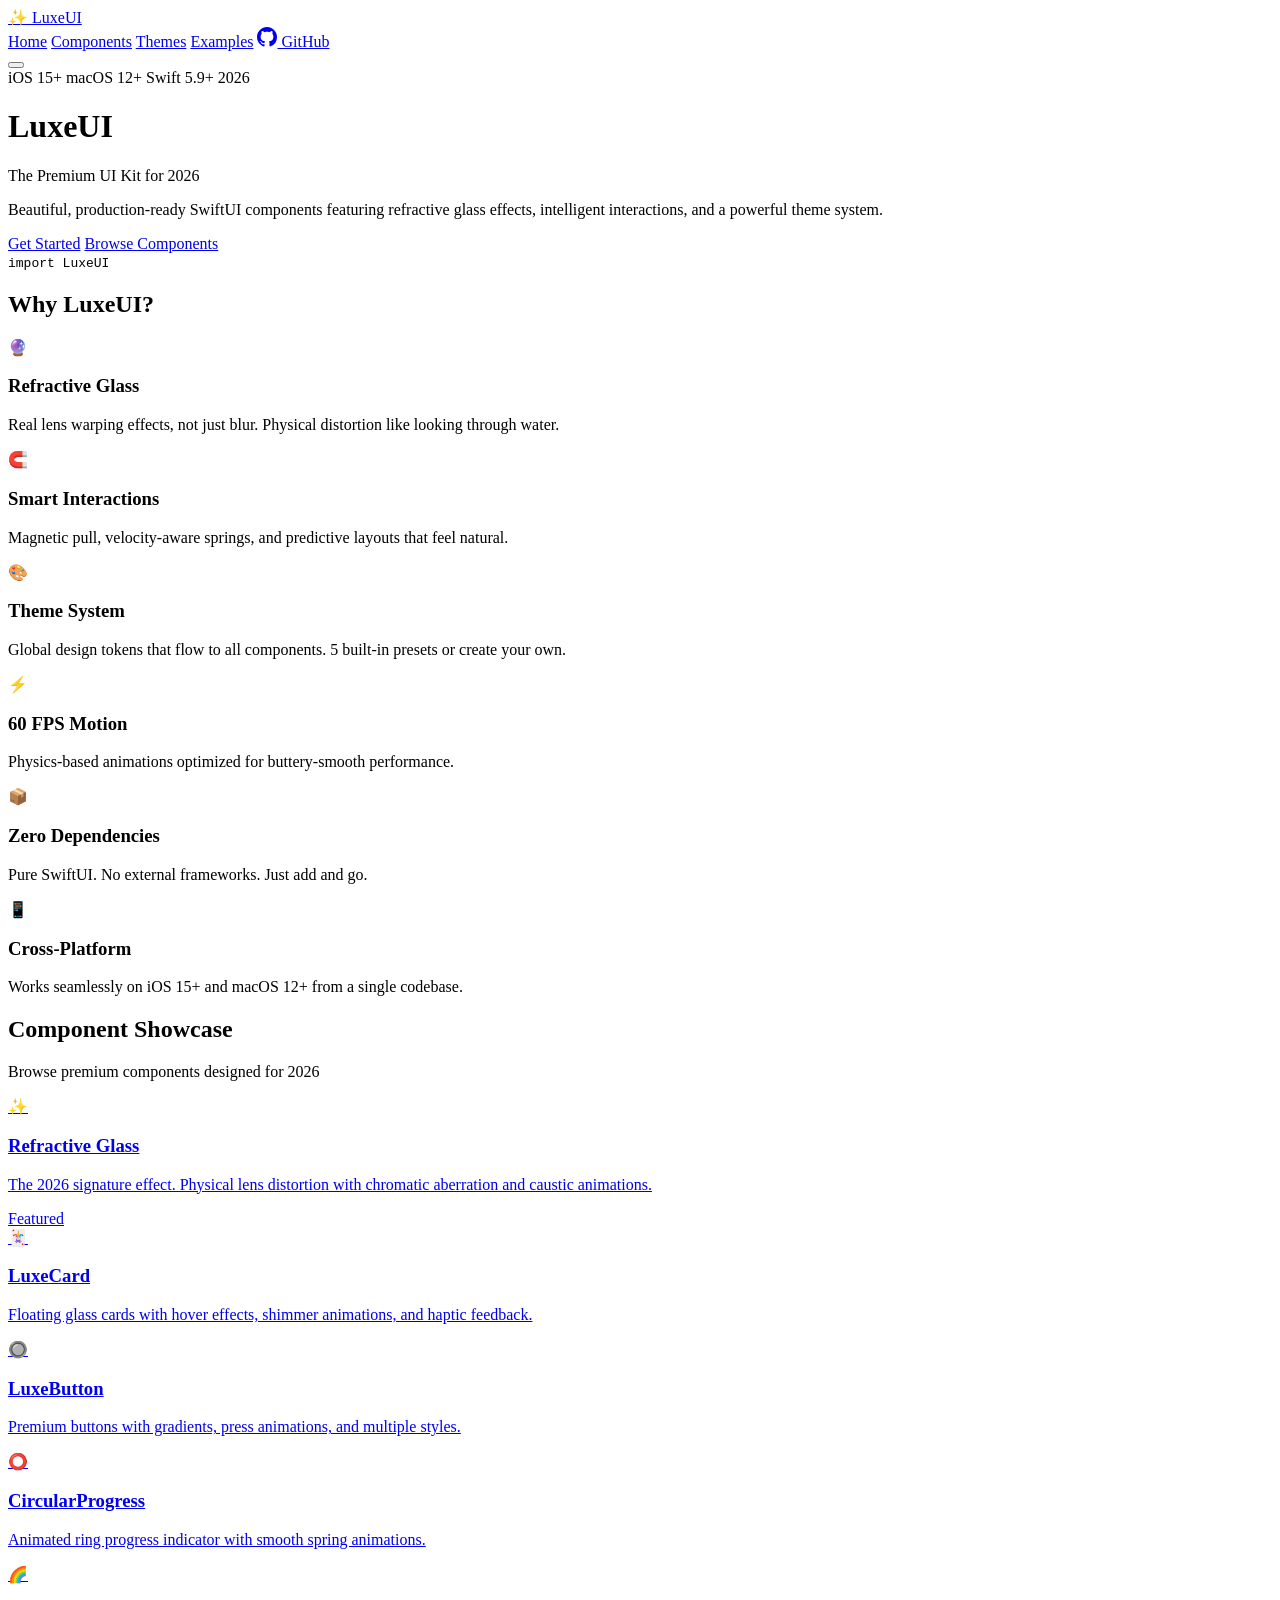
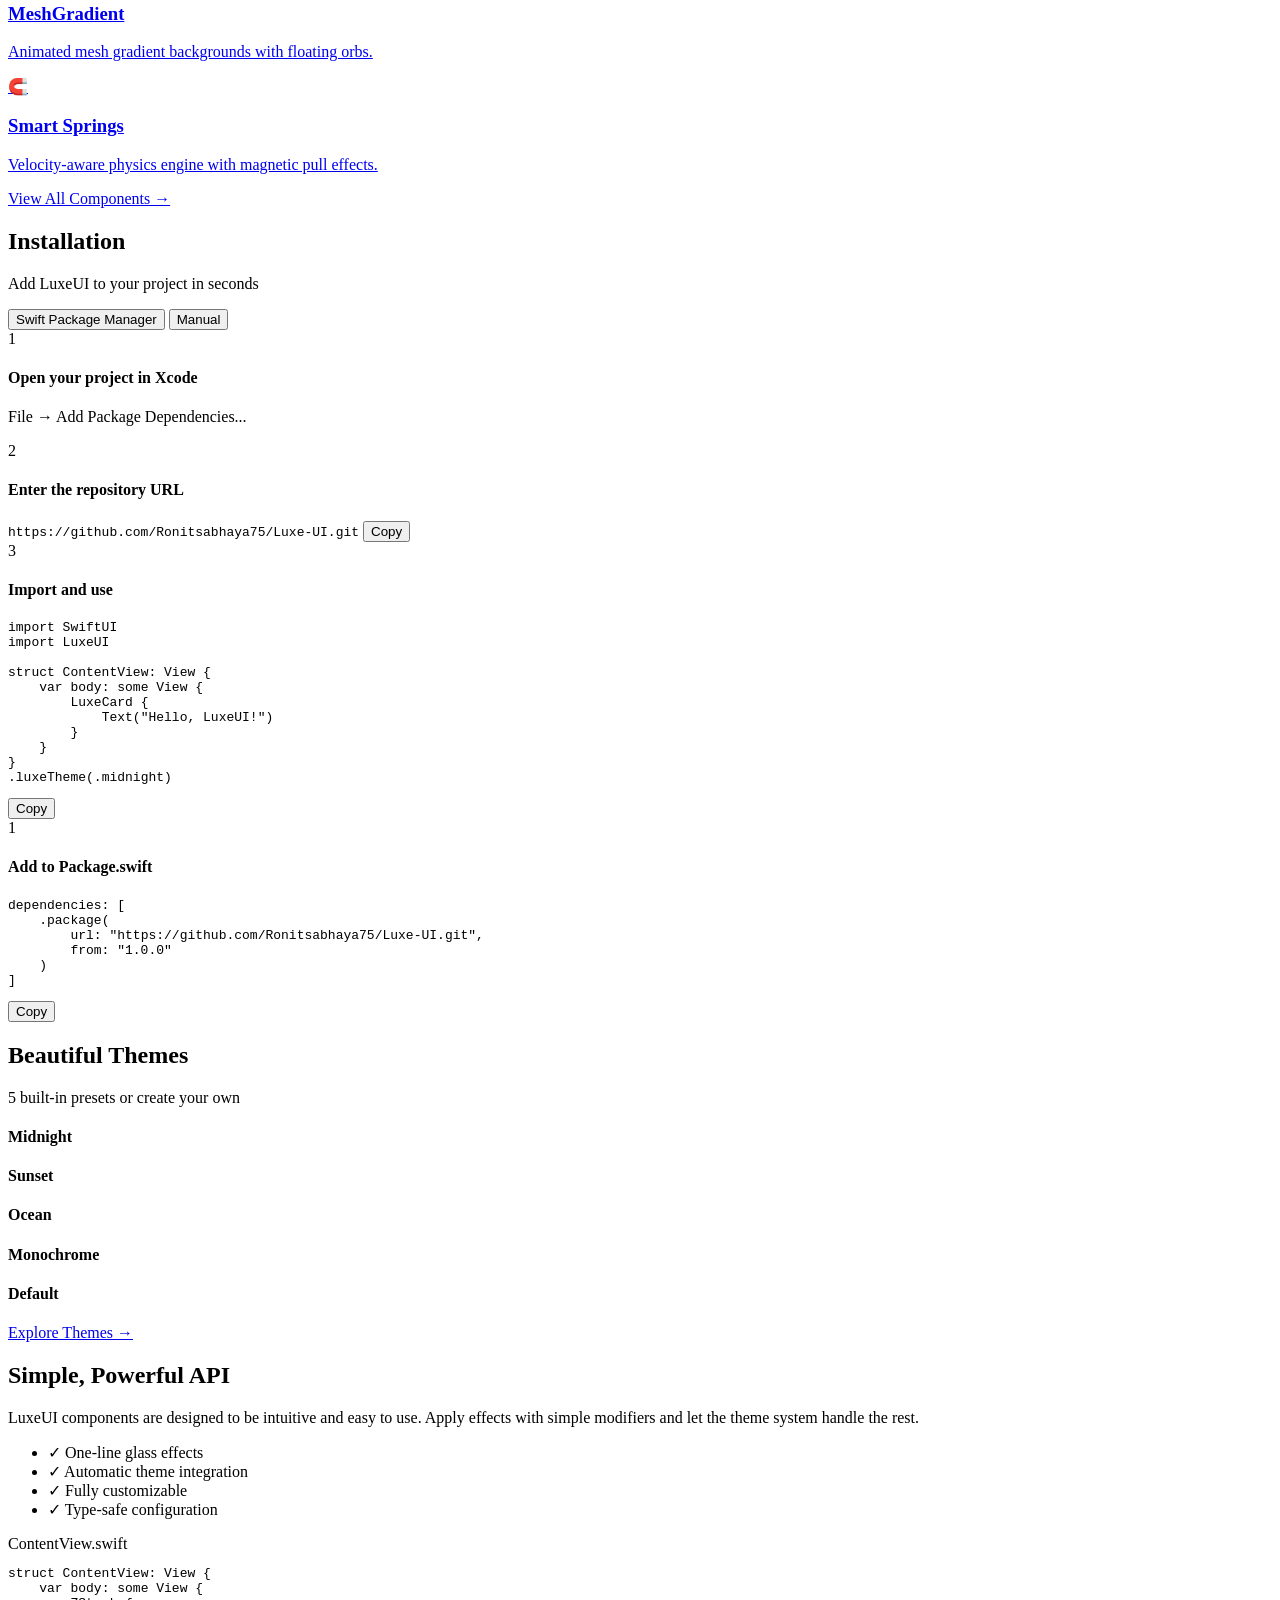
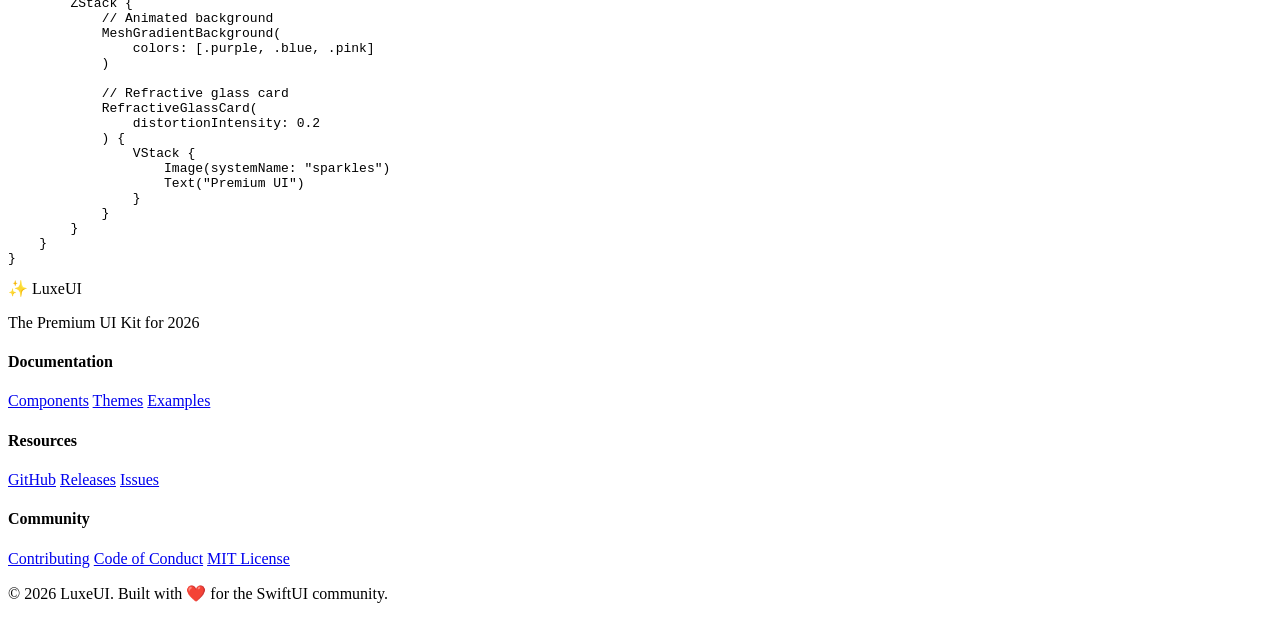
==== docs/index.html @ 12033978 "Add Vercel Analytics to documentation pages" ====
<!DOCTYPE html>
<html lang="en">
<head>
    <meta charset="UTF-8">
    <meta name="viewport" content="width=device-width, initial-scale=1.0">
    <title>LuxeUI - Premium SwiftUI Components</title>
    <link rel="stylesheet" href="styles.css">
    <link rel="preconnect" href="https://fonts.googleapis.com">
    <link rel="preconnect" href="https://fonts.gstatic.com" crossorigin>
    <link href="https://fonts.googleapis.com/css2?family=Inter:wght@300;400;500;600;700&display=swap" rel="stylesheet">
    <link rel="icon" type="image/svg+xml" href="data:image/svg+xml,<svg xmlns='http://www.w3.org/2000/svg' viewBox='0 0 100 100'><text y='.9em' font-size='90'>✨</text></svg>">
</head>
<body>
    <!-- Navigation -->
    <nav class="navbar">
        <div class="nav-container">
            <a href="index.html" class="nav-logo">
                <span class="logo-icon">✨</span>
                <span class="logo-text">LuxeUI</span>
            </a>
            <div class="nav-links">
                <a href="index.html" class="nav-link active">Home</a>
                <a href="components.html" class="nav-link">Components</a>
                <a href="themes.html" class="nav-link">Themes</a>
                <a href="examples.html" class="nav-link">Examples</a>
                <a href="https://github.com/Ronitsabhaya75/Luxe-UI" class="nav-link nav-github" target="_blank">
                    <svg height="20" width="20" viewBox="0 0 16 16" fill="currentColor">
                        <path d="M8 0C3.58 0 0 3.58 0 8c0 3.54 2.29 6.53 5.47 7.59.4.07.55-.17.55-.38 0-.19-.01-.82-.01-1.49-2.01.37-2.53-.49-2.69-.94-.09-.23-.48-.94-.82-1.13-.28-.15-.68-.52-.01-.53.63-.01 1.08.58 1.23.82.72 1.21 1.87.87 2.33.66.07-.52.28-.87.51-1.07-1.78-.2-3.64-.89-3.64-3.95 0-.87.31-1.59.82-2.15-.08-.2-.36-1.02.08-2.12 0 0 .67-.21 2.2.82.64-.18 1.32-.27 2-.27.68 0 1.36.09 2 .27 1.53-1.04 2.2-.82 2.2-.82.44 1.1.16 1.92.08 2.12.51.56.82 1.27.82 2.15 0 3.07-1.87 3.75-3.65 3.95.29.25.54.73.54 1.48 0 1.07-.01 1.93-.01 2.2 0 .21.15.46.55.38A8.013 8.013 0 0016 8c0-4.42-3.58-8-8-8z"/>
                    </svg>
                    GitHub
                </a>
            </div>
            <button class="nav-toggle" aria-label="Toggle menu">
                <span></span>
                <span></span>
                <span></span>
            </button>
        </div>
    </nav>

    <!-- Hero Section -->
    <header class="hero">
        <div class="hero-background">
            <div class="orb orb-1"></div>
            <div class="orb orb-2"></div>
            <div class="orb orb-3"></div>
        </div>
        <div class="hero-content">
            <div class="hero-badges">
                <span class="badge">iOS 15+</span>
                <span class="badge">macOS 12+</span>
                <span class="badge">Swift 5.9+</span>
                <span class="badge badge-new">2026</span>
            </div>
            <h1 class="hero-title">LuxeUI</h1>
            <p class="hero-subtitle">The Premium UI Kit for 2026</p>
            <p class="hero-description">
                Beautiful, production-ready SwiftUI components featuring refractive glass effects, 
                intelligent interactions, and a powerful theme system.
            </p>
            <div class="hero-actions">
                <a href="#installation" class="btn btn-primary">Get Started</a>
                <a href="components.html" class="btn btn-secondary">Browse Components</a>
            </div>
            <div class="hero-code">
                <code>
                    <span class="code-keyword">import</span> LuxeUI
                </code>
            </div>
        </div>
    </header>

    <!-- Features Section -->
    <section class="features" id="features">
        <div class="container">
            <h2 class="section-title">Why LuxeUI?</h2>
            <div class="features-grid">
                <div class="feature-card">
                    <div class="feature-icon">🔮</div>
                    <h3>Refractive Glass</h3>
                    <p>Real lens warping effects, not just blur. Physical distortion like looking through water.</p>
                </div>
                <div class="feature-card">
                    <div class="feature-icon">🧲</div>
                    <h3>Smart Interactions</h3>
                    <p>Magnetic pull, velocity-aware springs, and predictive layouts that feel natural.</p>
                </div>
                <div class="feature-card">
                    <div class="feature-icon">🎨</div>
                    <h3>Theme System</h3>
                    <p>Global design tokens that flow to all components. 5 built-in presets or create your own.</p>
                </div>
                <div class="feature-card">
                    <div class="feature-icon">⚡️</div>
                    <h3>60 FPS Motion</h3>
                    <p>Physics-based animations optimized for buttery-smooth performance.</p>
                </div>
                <div class="feature-card">
                    <div class="feature-icon">📦</div>
                    <h3>Zero Dependencies</h3>
                    <p>Pure SwiftUI. No external frameworks. Just add and go.</p>
                </div>
                <div class="feature-card">
                    <div class="feature-icon">📱</div>
                    <h3>Cross-Platform</h3>
                    <p>Works seamlessly on iOS 15+ and macOS 12+ from a single codebase.</p>
                </div>
            </div>
        </div>
    </section>

    <!-- Components Showcase -->
    <section class="showcase">
        <div class="container">
            <h2 class="section-title">Component Showcase</h2>
            <p class="section-subtitle">Browse premium components designed for 2026</p>
            
            <div class="showcase-grid">
                <a href="components.html#refractive-glass" class="showcase-card showcase-featured">
                    <div class="showcase-card-glow"></div>
                    <div class="showcase-icon">✨</div>
                    <h3>Refractive Glass</h3>
                    <p>The 2026 signature effect. Physical lens distortion with chromatic aberration and caustic animations.</p>
                    <span class="showcase-tag">Featured</span>
                </a>
                
                <a href="components.html#luxe-card" class="showcase-card">
                    <div class="showcase-icon">🃏</div>
                    <h3>LuxeCard</h3>
                    <p>Floating glass cards with hover effects, shimmer animations, and haptic feedback.</p>
                </a>
                
                <a href="components.html#luxe-button" class="showcase-card">
                    <div class="showcase-icon">🔘</div>
                    <h3>LuxeButton</h3>
                    <p>Premium buttons with gradients, press animations, and multiple styles.</p>
                </a>
                
                <a href="components.html#progress" class="showcase-card">
                    <div class="showcase-icon">⭕</div>
                    <h3>CircularProgress</h3>
                    <p>Animated ring progress indicator with smooth spring animations.</p>
                </a>
                
                <a href="components.html#mesh-gradient" class="showcase-card">
                    <div class="showcase-icon">🌈</div>
                    <h3>MeshGradient</h3>
                    <p>Animated mesh gradient backgrounds with floating orbs.</p>
                </a>
                
                <a href="components.html#interactions" class="showcase-card">
                    <div class="showcase-icon">🧲</div>
                    <h3>Smart Springs</h3>
                    <p>Velocity-aware physics engine with magnetic pull effects.</p>
                </a>
            </div>
            
            <div class="showcase-cta">
                <a href="components.html" class="btn btn-outline">View All Components →</a>
            </div>
        </div>
    </section>

    <!-- Installation Section -->
    <section class="installation" id="installation">
        <div class="container">
            <h2 class="section-title">Installation</h2>
            <p class="section-subtitle">Add LuxeUI to your project in seconds</p>
            
            <div class="install-tabs">
                <button class="install-tab active" data-tab="spm">Swift Package Manager</button>
                <button class="install-tab" data-tab="manual">Manual</button>
            </div>
            
            <div class="install-content">
                <div class="install-panel active" id="spm">
                    <div class="install-step">
                        <span class="step-number">1</span>
                        <div class="step-content">
                            <h4>Open your project in Xcode</h4>
                            <p>File → Add Package Dependencies...</p>
                        </div>
                    </div>
                    <div class="install-step">
                        <span class="step-number">2</span>
                        <div class="step-content">
                            <h4>Enter the repository URL</h4>
                            <div class="code-block">
                                <code>https://github.com/Ronitsabhaya75/Luxe-UI.git</code>
                                <button class="copy-btn" onclick="copyCode(this)">Copy</button>
                            </div>
                        </div>
                    </div>
                    <div class="install-step">
                        <span class="step-number">3</span>
                        <div class="step-content">
                            <h4>Import and use</h4>
                            <div class="code-block">
                                <pre><code><span class="code-keyword">import</span> SwiftUI
<span class="code-keyword">import</span> LuxeUI

<span class="code-keyword">struct</span> ContentView: <span class="code-type">View</span> {
    <span class="code-keyword">var</span> body: <span class="code-keyword">some</span> <span class="code-type">View</span> {
        <span class="code-type">LuxeCard</span> {
            <span class="code-type">Text</span>(<span class="code-string">"Hello, LuxeUI!"</span>)
        }
    }
}
.<span class="code-method">luxeTheme</span>(.<span class="code-property">midnight</span>)</code></pre>
                                <button class="copy-btn" onclick="copyCode(this)">Copy</button>
                            </div>
                        </div>
                    </div>
                </div>
                
                <div class="install-panel" id="manual">
                    <div class="install-step">
                        <span class="step-number">1</span>
                        <div class="step-content">
                            <h4>Add to Package.swift</h4>
                            <div class="code-block">
                                <pre><code>dependencies: [
    .<span class="code-method">package</span>(
        url: <span class="code-string">"https://github.com/Ronitsabhaya75/Luxe-UI.git"</span>,
        from: <span class="code-string">"1.0.0"</span>
    )
]</code></pre>
                                <button class="copy-btn" onclick="copyCode(this)">Copy</button>
                            </div>
                        </div>
                    </div>
                </div>
            </div>
        </div>
    </section>

    <!-- Themes Section -->
    <section class="themes-preview">
        <div class="container">
            <h2 class="section-title">Beautiful Themes</h2>
            <p class="section-subtitle">5 built-in presets or create your own</p>
            
            <div class="themes-carousel">
                <div class="theme-preview theme-midnight active">
                    <div class="theme-demo">
                        <div class="theme-card"></div>
                        <div class="theme-button"></div>
                    </div>
                    <h4>Midnight</h4>
                </div>
                <div class="theme-preview theme-sunset">
                    <div class="theme-demo">
                        <div class="theme-card"></div>
                        <div class="theme-button"></div>
                    </div>
                    <h4>Sunset</h4>
                </div>
                <div class="theme-preview theme-ocean">
                    <div class="theme-demo">
                        <div class="theme-card"></div>
                        <div class="theme-button"></div>
                    </div>
                    <h4>Ocean</h4>
                </div>
                <div class="theme-preview theme-monochrome">
                    <div class="theme-demo">
                        <div class="theme-card"></div>
                        <div class="theme-button"></div>
                    </div>
                    <h4>Monochrome</h4>
                </div>
                <div class="theme-preview theme-default">
                    <div class="theme-demo">
                        <div class="theme-card"></div>
                        <div class="theme-button"></div>
                    </div>
                    <h4>Default</h4>
                </div>
            </div>
            
            <div class="themes-cta">
                <a href="themes.html" class="btn btn-outline">Explore Themes →</a>
            </div>
        </div>
    </section>

    <!-- Code Example -->
    <section class="code-example">
        <div class="container">
            <div class="code-example-grid">
                <div class="code-example-content">
                    <h2>Simple, Powerful API</h2>
                    <p>LuxeUI components are designed to be intuitive and easy to use. Apply effects with simple modifiers and let the theme system handle the rest.</p>
                    <ul class="code-features">
                        <li>✓ One-line glass effects</li>
                        <li>✓ Automatic theme integration</li>
                        <li>✓ Fully customizable</li>
                        <li>✓ Type-safe configuration</li>
                    </ul>
                </div>
                <div class="code-example-block">
                    <div class="code-header">
                        <span class="code-dot red"></span>
                        <span class="code-dot yellow"></span>
                        <span class="code-dot green"></span>
                        <span class="code-filename">ContentView.swift</span>
                    </div>
                    <pre><code><span class="code-keyword">struct</span> ContentView: <span class="code-type">View</span> {
    <span class="code-keyword">var</span> body: <span class="code-keyword">some</span> <span class="code-type">View</span> {
        <span class="code-type">ZStack</span> {
            <span class="code-comment">// Animated background</span>
            <span class="code-type">MeshGradientBackground</span>(
                colors: [.purple, .blue, .pink]
            )
            
            <span class="code-comment">// Refractive glass card</span>
            <span class="code-type">RefractiveGlassCard</span>(
                distortionIntensity: <span class="code-number">0.2</span>
            ) {
                <span class="code-type">VStack</span> {
                    <span class="code-type">Image</span>(systemName: <span class="code-string">"sparkles"</span>)
                    <span class="code-type">Text</span>(<span class="code-string">"Premium UI"</span>)
                }
            }
        }
    }
}</code></pre>
                </div>
            </div>
        </div>
    </section>

    <!-- Footer -->
    <footer class="footer">
        <div class="container">
            <div class="footer-grid">
                <div class="footer-brand">
                    <span class="logo-icon">✨</span>
                    <span class="logo-text">LuxeUI</span>
                    <p>The Premium UI Kit for 2026</p>
                </div>
                <div class="footer-links">
                    <h4>Documentation</h4>
                    <a href="components.html">Components</a>
                    <a href="themes.html">Themes</a>
                    <a href="examples.html">Examples</a>
                </div>
                <div class="footer-links">
                    <h4>Resources</h4>
                    <a href="https://github.com/Ronitsabhaya75/Luxe-UI" target="_blank">GitHub</a>
                    <a href="https://github.com/Ronitsabhaya75/Luxe-UI/releases" target="_blank">Releases</a>
                    <a href="https://github.com/Ronitsabhaya75/Luxe-UI/issues" target="_blank">Issues</a>
                </div>
                <div class="footer-links">
                    <h4>Community</h4>
                    <a href="https://github.com/Ronitsabhaya75/Luxe-UI/blob/main/CONTRIBUTING.md" target="_blank">Contributing</a>
                    <a href="https://github.com/Ronitsabhaya75/Luxe-UI/blob/main/CODE_OF_CONDUCT.md" target="_blank">Code of Conduct</a>
                    <a href="https://github.com/Ronitsabhaya75/Luxe-UI/blob/main/LICENSE" target="_blank">MIT License</a>
                </div>
            </div>
            <div class="footer-bottom">
                <p>© 2026 LuxeUI. Built with ❤️ for the SwiftUI community.</p>
            </div>
        </div>
    </footer>

    <script src="script.js"></script>
    <script defer src="https://va.vercel-scripts.com/v1/script.js"></script>
</body>
</html>
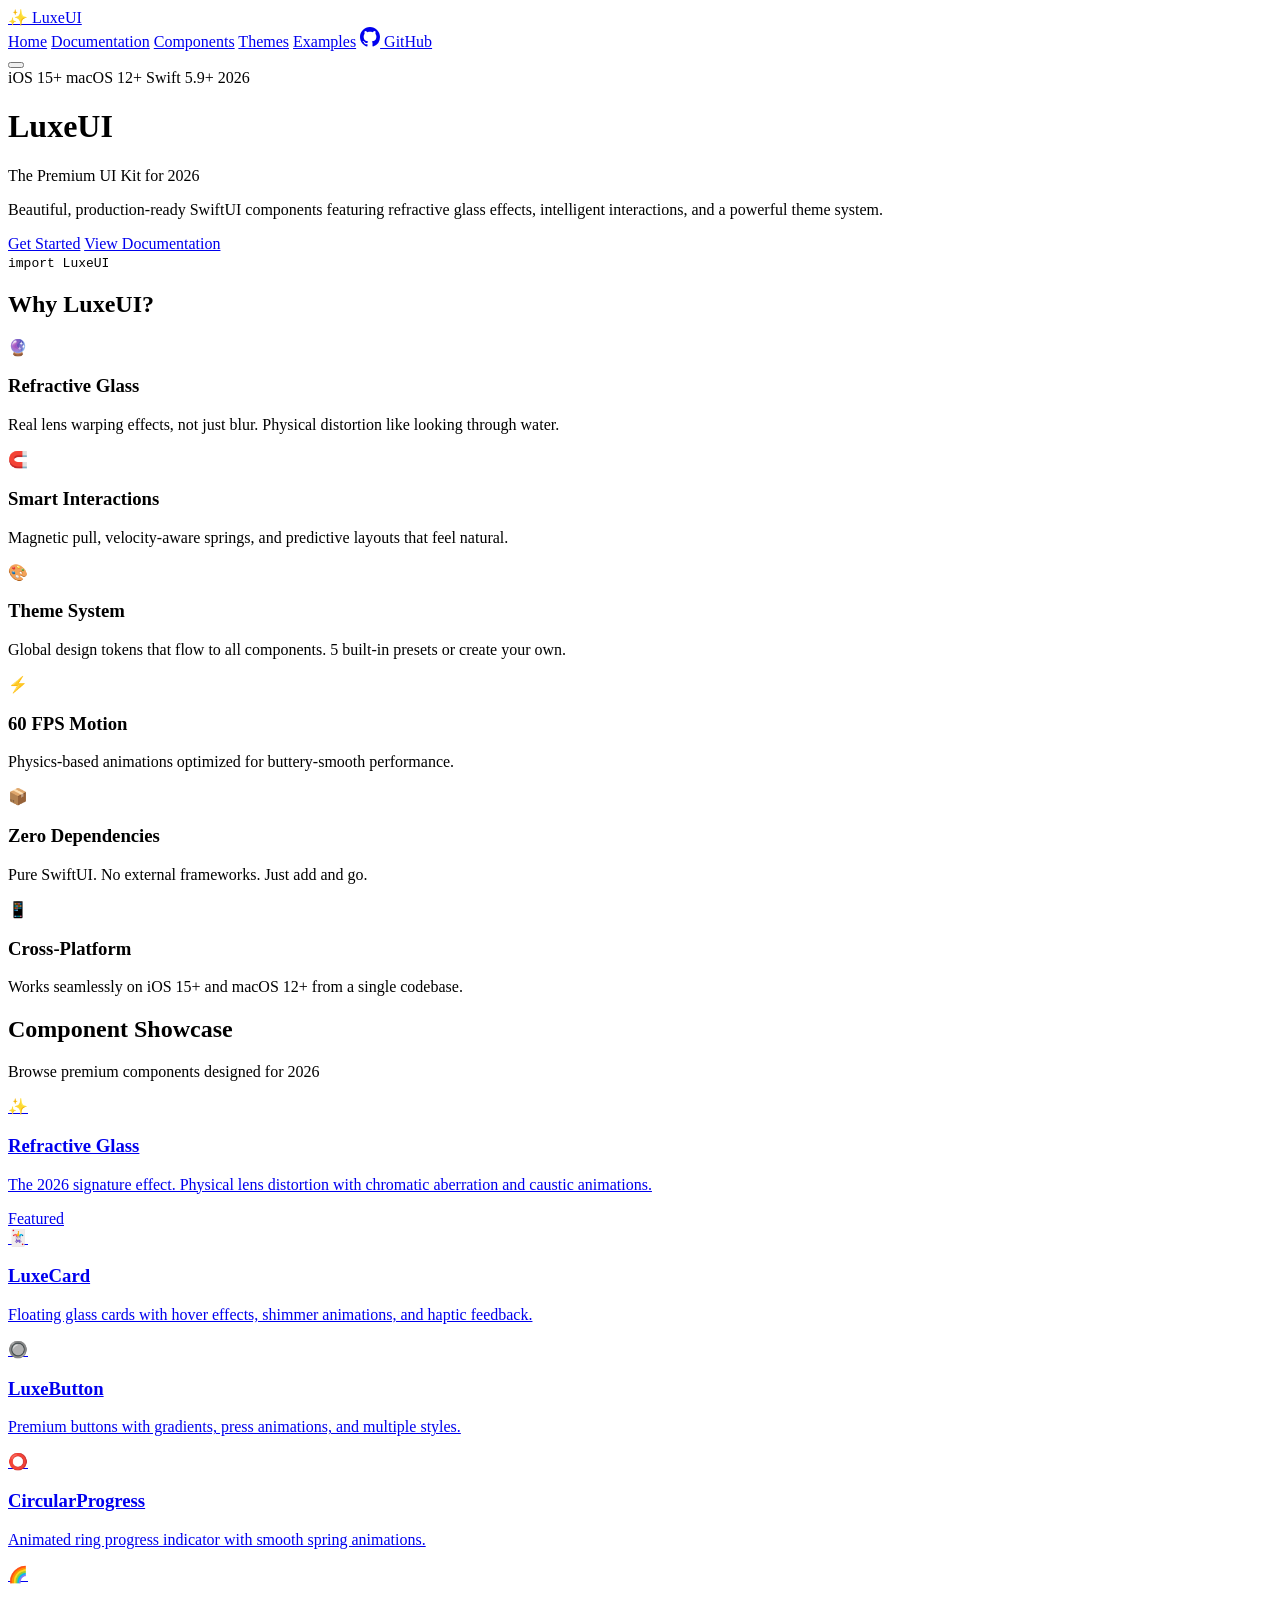
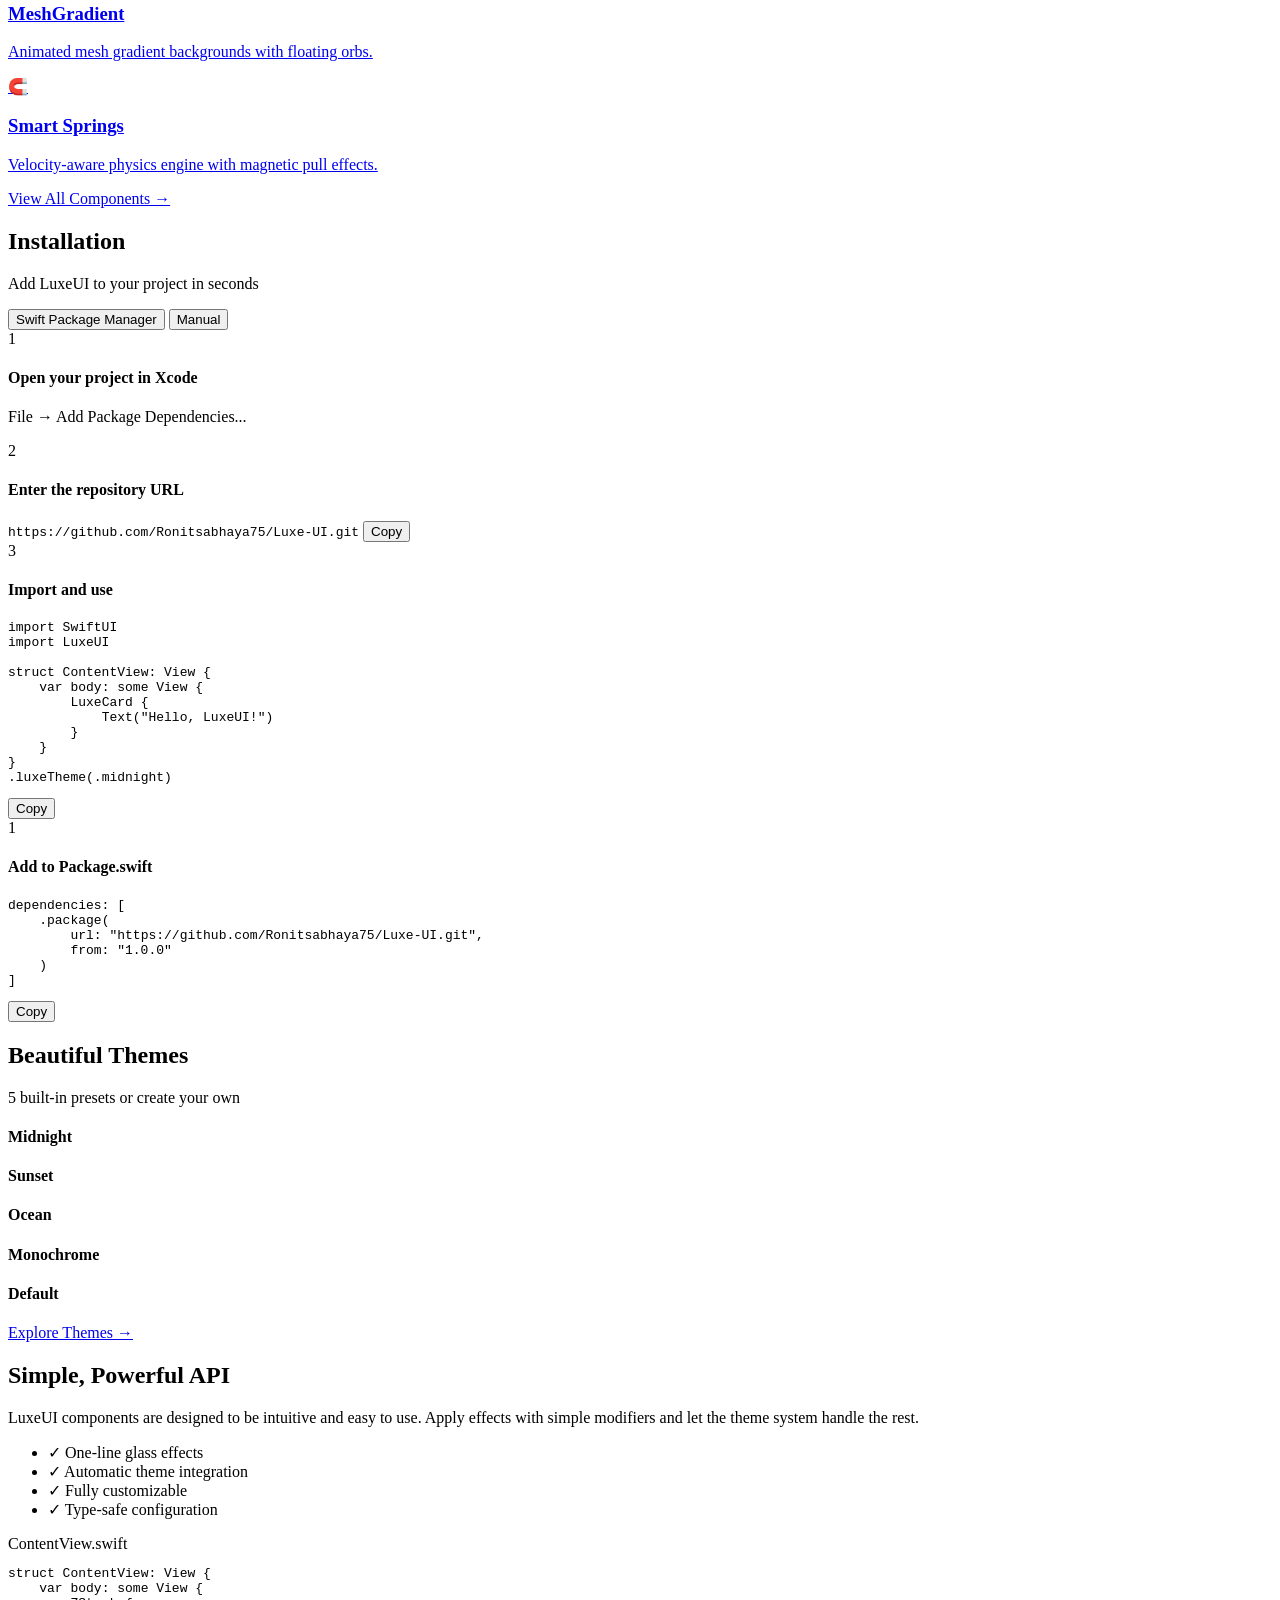
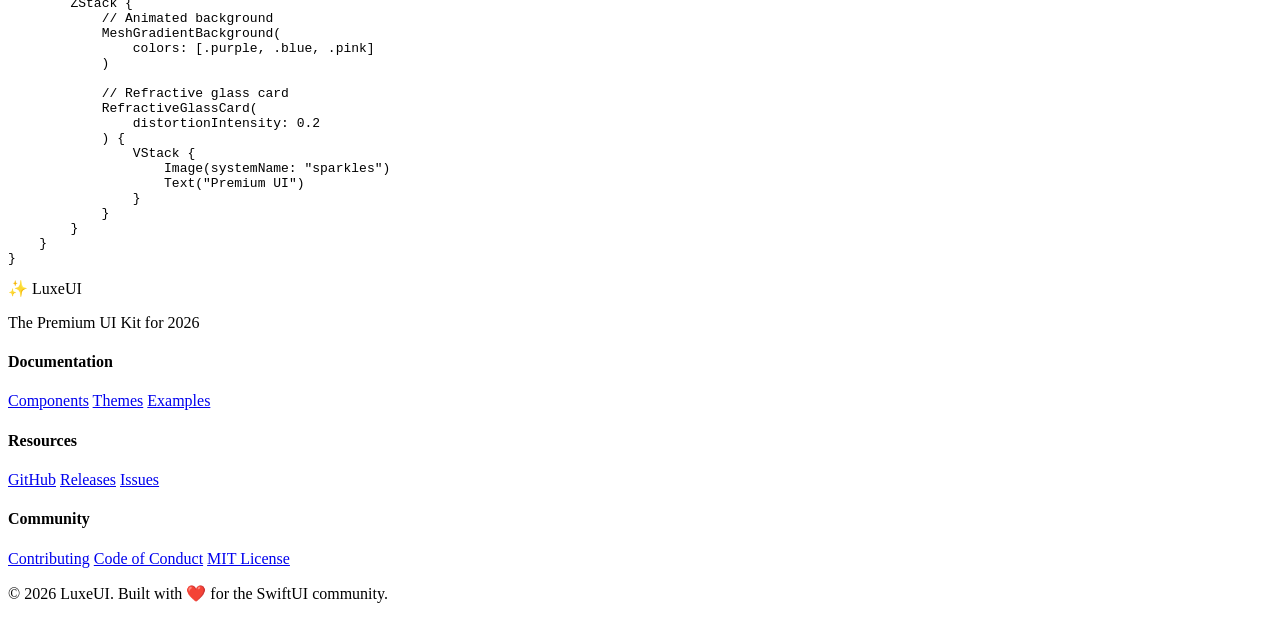
==== commit 96c61295: "Merge f651e6b6afed11ed0bb2358f7edb80c5036a5851 into df00cb05867bd6f419560c4dce9bbe11ca15e61e" ====
--- a/docs/index.html
+++ b/docs/index.html
@@ -20,6 +20,7 @@
             </a>
             <div class="nav-links">
                 <a href="index.html" class="nav-link active">Home</a>
+                <a href="getting-started/welcome.html" class="nav-link">Documentation</a>
                 <a href="components.html" class="nav-link">Components</a>
                 <a href="themes.html" class="nav-link">Themes</a>
                 <a href="examples.html" class="nav-link">Examples</a>
@@ -59,8 +60,8 @@
                 intelligent interactions, and a powerful theme system.
             </p>
             <div class="hero-actions">
-                <a href="#installation" class="btn btn-primary">Get Started</a>
-                <a href="components.html" class="btn btn-secondary">Browse Components</a>
+                <a href="getting-started/installation.html" class="btn btn-primary">Get Started</a>
+                <a href="getting-started/welcome.html" class="btn btn-secondary">View Documentation</a>
             </div>
             <div class="hero-code">
                 <code>
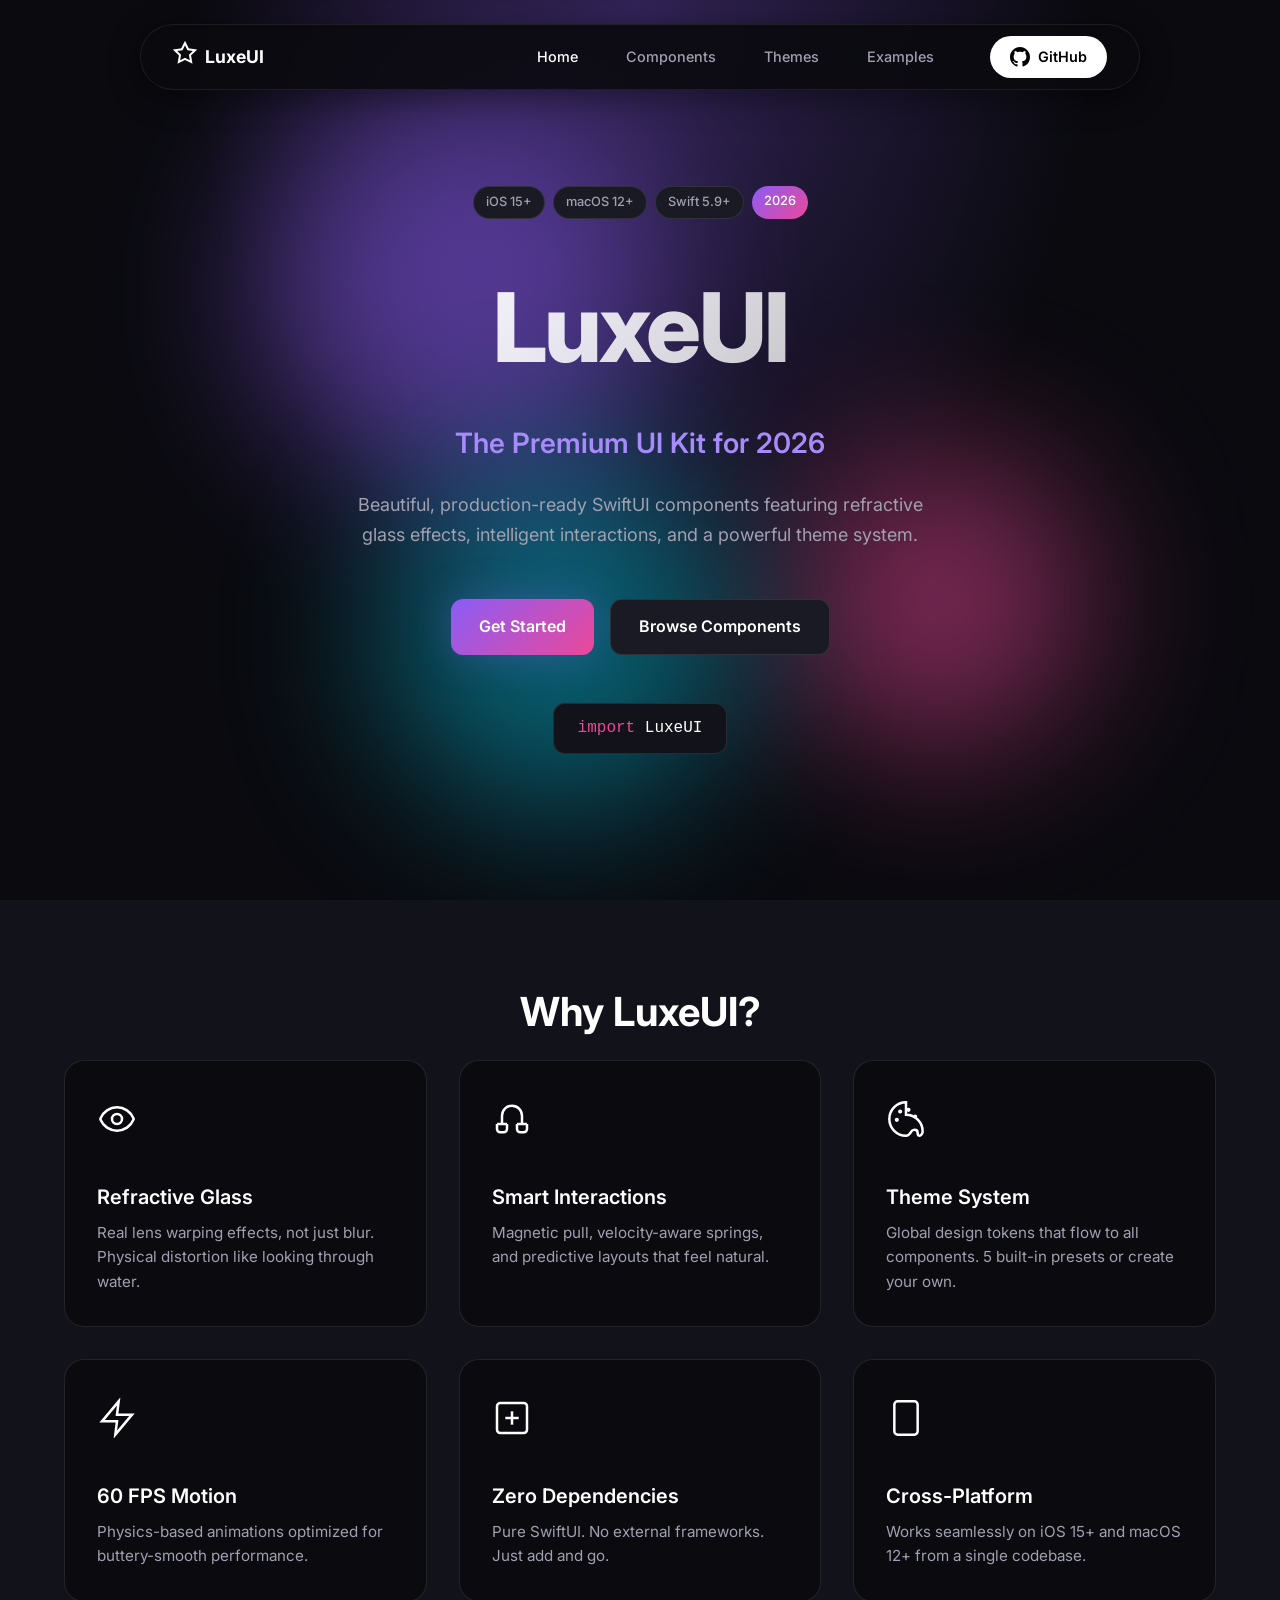
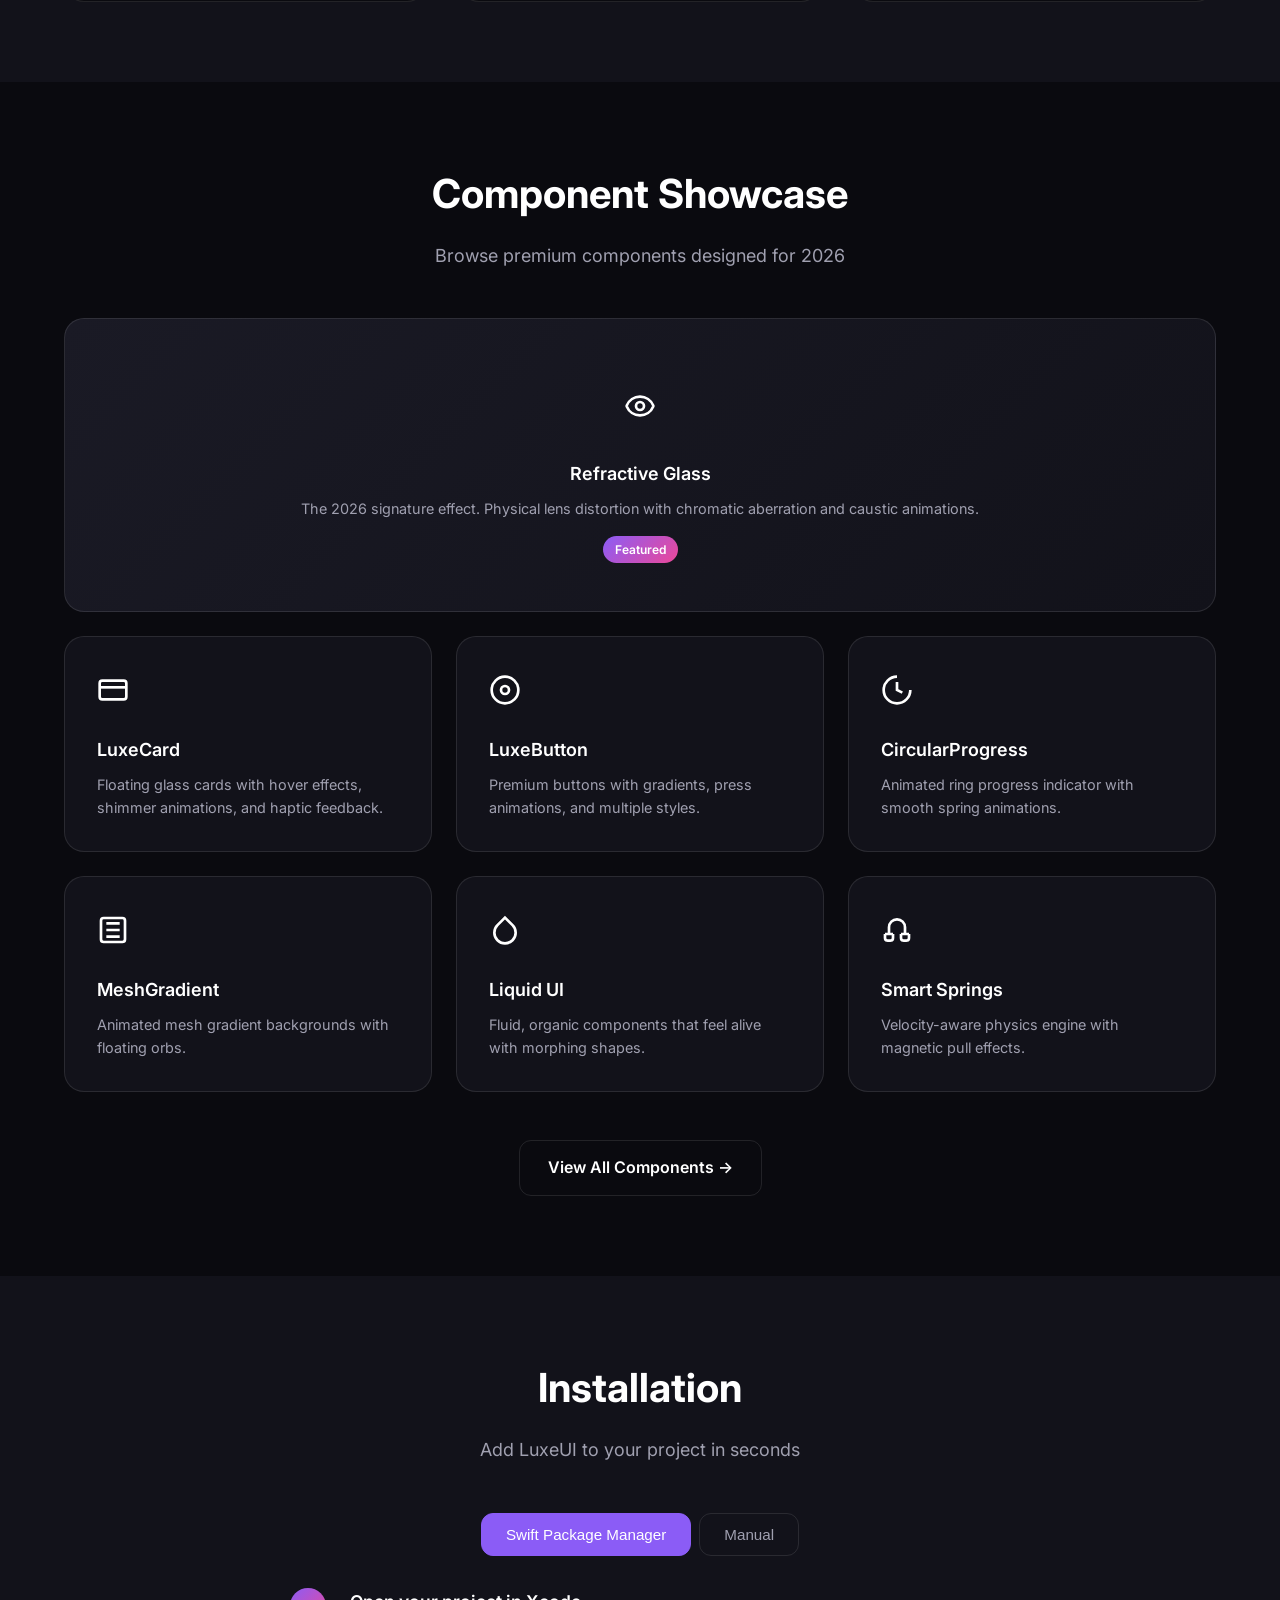
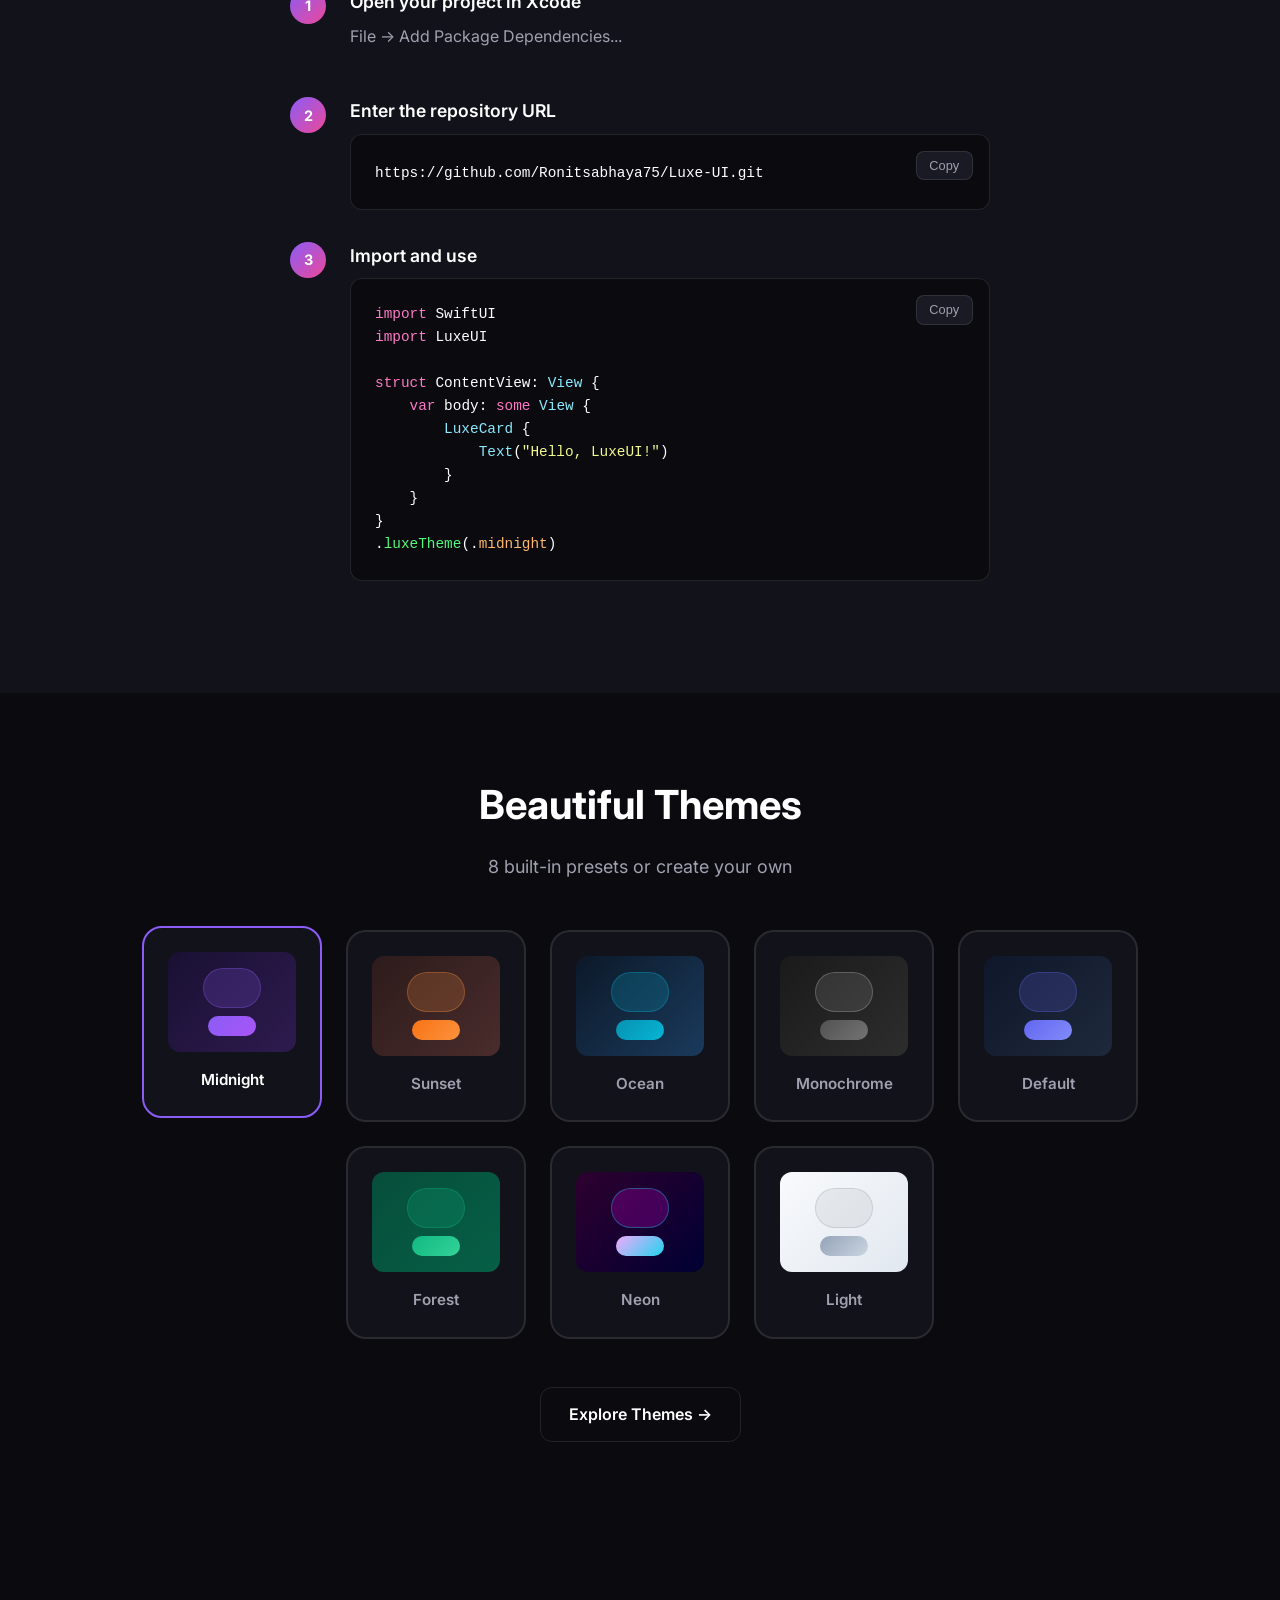
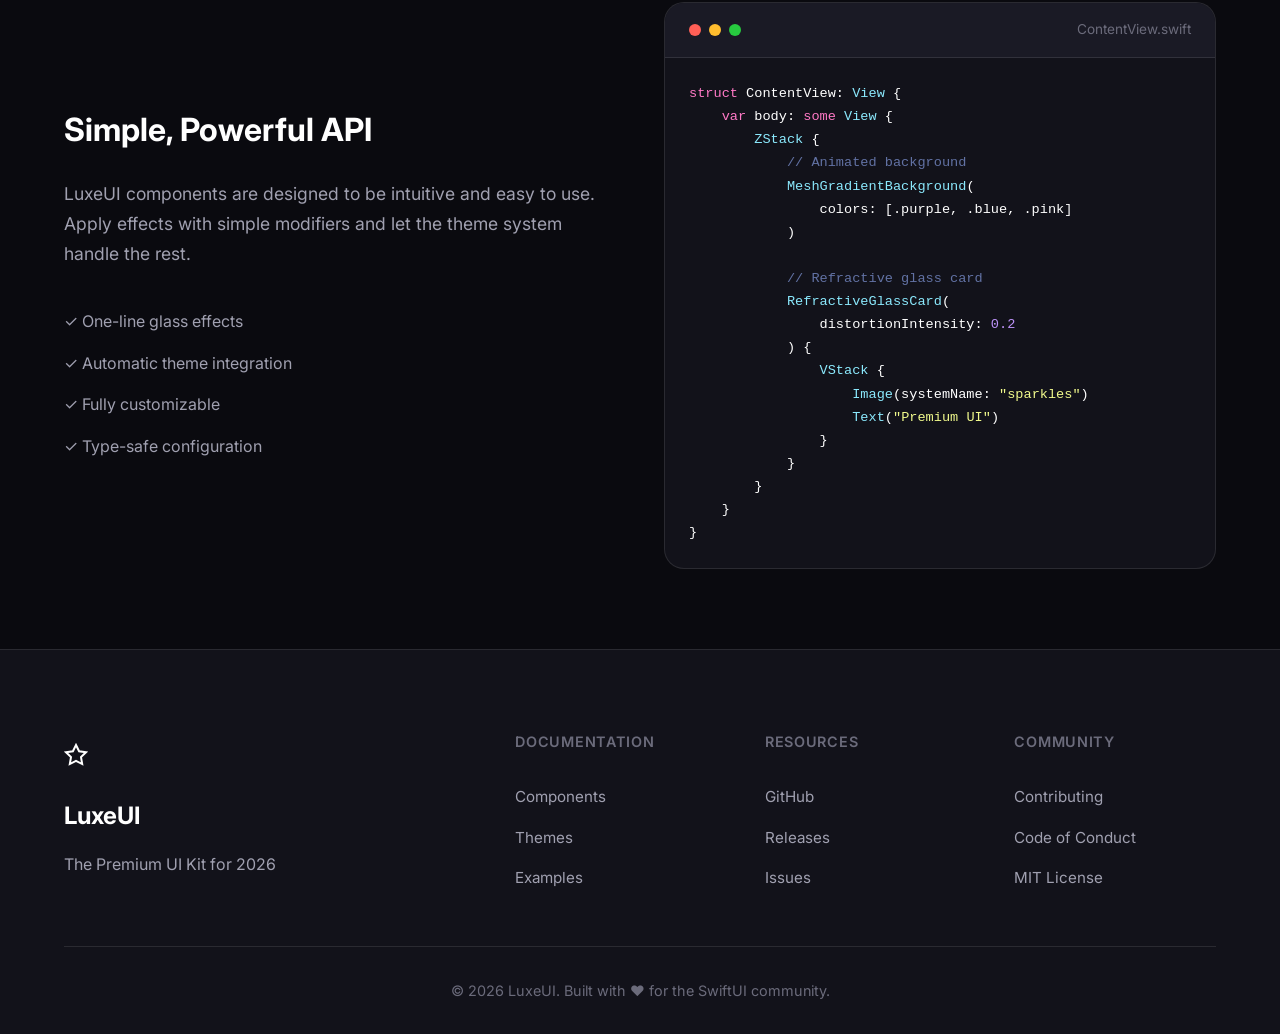
==== commit 94e4acf0: "updated website docs" ====
--- a/docs/index.html
+++ b/docs/index.html
@@ -1,5 +1,6 @@
 <!DOCTYPE html>
 <html lang="en">
+
 <head>
     <meta charset="UTF-8">
     <meta name="viewport" content="width=device-width, initial-scale=1.0">
@@ -8,25 +9,31 @@
     <link rel="preconnect" href="https://fonts.googleapis.com">
     <link rel="preconnect" href="https://fonts.gstatic.com" crossorigin>
     <link href="https://fonts.googleapis.com/css2?family=Inter:wght@300;400;500;600;700&display=swap" rel="stylesheet">
-    <link rel="icon" type="image/svg+xml" href="data:image/svg+xml,<svg xmlns='http://www.w3.org/2000/svg' viewBox='0 0 100 100'><text y='.9em' font-size='90'>✨</text></svg>">
+    <link rel="icon" type="image/svg+xml"
+        href="data:image/svg+xml,<svg xmlns='http://www.w3.org/2000/svg' viewBox='0 0 100 100'><text y='.9em' font-size='90'>✨</text></svg>">
 </head>
+
 <body>
     <!-- Navigation -->
     <nav class="navbar">
         <div class="nav-container">
             <a href="index.html" class="nav-logo">
-                <span class="logo-icon">✨</span>
+                <span class="logo-icon"><svg width="24" height="24" viewBox="0 0 24 24" fill="none"
+                        stroke="currentColor" stroke-width="2">
+                        <path
+                            d="M12 2l3.09 6.26L22 9.27l-5 4.87 1.18 6.88L12 17.77l-6.18 3.25L7 14.14 2 9.27l6.91-1.01L12 2z" />
+                    </svg></span>
                 <span class="logo-text">LuxeUI</span>
             </a>
             <div class="nav-links">
                 <a href="index.html" class="nav-link active">Home</a>
-                <a href="getting-started/welcome.html" class="nav-link">Documentation</a>
                 <a href="components.html" class="nav-link">Components</a>
                 <a href="themes.html" class="nav-link">Themes</a>
                 <a href="examples.html" class="nav-link">Examples</a>
                 <a href="https://github.com/Ronitsabhaya75/Luxe-UI" class="nav-link nav-github" target="_blank">
                     <svg height="20" width="20" viewBox="0 0 16 16" fill="currentColor">
-                        <path d="M8 0C3.58 0 0 3.58 0 8c0 3.54 2.29 6.53 5.47 7.59.4.07.55-.17.55-.38 0-.19-.01-.82-.01-1.49-2.01.37-2.53-.49-2.69-.94-.09-.23-.48-.94-.82-1.13-.28-.15-.68-.52-.01-.53.63-.01 1.08.58 1.23.82.72 1.21 1.87.87 2.33.66.07-.52.28-.87.51-1.07-1.78-.2-3.64-.89-3.64-3.95 0-.87.31-1.59.82-2.15-.08-.2-.36-1.02.08-2.12 0 0 .67-.21 2.2.82.64-.18 1.32-.27 2-.27.68 0 1.36.09 2 .27 1.53-1.04 2.2-.82 2.2-.82.44 1.1.16 1.92.08 2.12.51.56.82 1.27.82 2.15 0 3.07-1.87 3.75-3.65 3.95.29.25.54.73.54 1.48 0 1.07-.01 1.93-.01 2.2 0 .21.15.46.55.38A8.013 8.013 0 0016 8c0-4.42-3.58-8-8-8z"/>
+                        <path
+                            d="M8 0C3.58 0 0 3.58 0 8c0 3.54 2.29 6.53 5.47 7.59.4.07.55-.17.55-.38 0-.19-.01-.82-.01-1.49-2.01.37-2.53-.49-2.69-.94-.09-.23-.48-.94-.82-1.13-.28-.15-.68-.52-.01-.53.63-.01 1.08.58 1.23.82.72 1.21 1.87.87 2.33.66.07-.52.28-.87.51-1.07-1.78-.2-3.64-.89-3.64-3.95 0-.87.31-1.59.82-2.15-.08-.2-.36-1.02.08-2.12 0 0 .67-.21 2.2.82.64-.18 1.32-.27 2-.27.68 0 1.36.09 2 .27 1.53-1.04 2.2-.82 2.2-.82.44 1.1.16 1.92.08 2.12.51.56.82 1.27.82 2.15 0 3.07-1.87 3.75-3.65 3.95.29.25.54.73.54 1.48 0 1.07-.01 1.93-.01 2.2 0 .21.15.46.55.38A8.013 8.013 0 0016 8c0-4.42-3.58-8-8-8z" />
                     </svg>
                     GitHub
                 </a>
@@ -56,12 +63,12 @@
             <h1 class="hero-title">LuxeUI</h1>
             <p class="hero-subtitle">The Premium UI Kit for 2026</p>
             <p class="hero-description">
-                Beautiful, production-ready SwiftUI components featuring refractive glass effects, 
+                Beautiful, production-ready SwiftUI components featuring refractive glass effects,
                 intelligent interactions, and a powerful theme system.
             </p>
             <div class="hero-actions">
-                <a href="getting-started/installation.html" class="btn btn-primary">Get Started</a>
-                <a href="getting-started/welcome.html" class="btn btn-secondary">View Documentation</a>
+                <a href="#installation" class="btn btn-primary">Get Started</a>
+                <a href="components.html" class="btn btn-secondary">Browse Components</a>
             </div>
             <div class="hero-code">
                 <code>
@@ -77,32 +84,64 @@
             <h2 class="section-title">Why LuxeUI?</h2>
             <div class="features-grid">
                 <div class="feature-card">
-                    <div class="feature-icon">🔮</div>
+                    <div class="feature-icon"><svg width="40" height="40" viewBox="0 0 24 24" fill="none"
+                            stroke="currentColor" stroke-width="1.5">
+                            <path
+                                d="M2.062 12.348a1 1 0 0 1 0-.696 10.75 10.75 0 0 1 19.876 0 1 1 0 0 1 0 .696 10.75 10.75 0 0 1-19.876 0" />
+                            <circle cx="12" cy="12" r="3" />
+                        </svg></div>
                     <h3>Refractive Glass</h3>
                     <p>Real lens warping effects, not just blur. Physical distortion like looking through water.</p>
                 </div>
                 <div class="feature-card">
-                    <div class="feature-icon">🧲</div>
+                    <div class="feature-icon"><svg width="40" height="40" viewBox="0 0 24 24" fill="none"
+                            stroke="currentColor" stroke-width="1.5">
+                            <path d="M6 15v-5a6 6 0 0 1 12 0v5" />
+                            <path d="M3 15h6" />
+                            <path d="M15 15h6" />
+                            <path d="M3 15v3a2 2 0 0 0 2 2h2a2 2 0 0 0 2-2v-3" />
+                            <path d="M15 15v3a2 2 0 0 0 2 2h2a2 2 0 0 0 2-2v-3" />
+                        </svg></div>
                     <h3>Smart Interactions</h3>
                     <p>Magnetic pull, velocity-aware springs, and predictive layouts that feel natural.</p>
                 </div>
                 <div class="feature-card">
-                    <div class="feature-icon">🎨</div>
+                    <div class="feature-icon"><svg width="40" height="40" viewBox="0 0 24 24" fill="none"
+                            stroke="currentColor" stroke-width="1.5">
+                            <circle cx="13.5" cy="6.5" r=".5" fill="currentColor" />
+                            <circle cx="17.5" cy="10.5" r=".5" fill="currentColor" />
+                            <circle cx="8.5" cy="7.5" r=".5" fill="currentColor" />
+                            <circle cx="6.5" cy="12.5" r=".5" fill="currentColor" />
+                            <path
+                                d="M12 2C6.48 2 2 6.48 2 12s4.48 10 10 10c.88 0 1.95-.53 2.5-1.5.09-.18.5-.75.5-.75.46-.77 1.4-1.25 2.15-1.25.9 0 1.85.45 1.85 1.85 0 .9.45 1.65 1.15 1.65.65 0 1.85-1.15 1.85-2.5 0-5.5-4.5-10-10-10z" />
+                        </svg></div>
                     <h3>Theme System</h3>
                     <p>Global design tokens that flow to all components. 5 built-in presets or create your own.</p>
                 </div>
                 <div class="feature-card">
-                    <div class="feature-icon">⚡️</div>
+                    <div class="feature-icon"><svg width="40" height="40" viewBox="0 0 24 24" fill="none"
+                            stroke="currentColor" stroke-width="1.5">
+                            <polygon points="13 2 3 14 12 14 11 22 21 10 12 10 13 2" />
+                        </svg></div>
                     <h3>60 FPS Motion</h3>
                     <p>Physics-based animations optimized for buttery-smooth performance.</p>
                 </div>
                 <div class="feature-card">
-                    <div class="feature-icon">📦</div>
+                    <div class="feature-icon"><svg width="40" height="40" viewBox="0 0 24 24" fill="none"
+                            stroke="currentColor" stroke-width="1.5">
+                            <rect x="3" y="3" width="18" height="18" rx="2" ry="2" />
+                            <line x1="12" y1="8" x2="12" y2="16" />
+                            <line x1="8" y1="12" x2="16" y2="12" />
+                        </svg></div>
                     <h3>Zero Dependencies</h3>
                     <p>Pure SwiftUI. No external frameworks. Just add and go.</p>
                 </div>
                 <div class="feature-card">
-                    <div class="feature-icon">📱</div>
+                    <div class="feature-icon"><svg width="40" height="40" viewBox="0 0 24 24" fill="none"
+                            stroke="currentColor" stroke-width="1.5">
+                            <rect x="5" y="2" width="14" height="20" rx="2" ry="2" />
+                            <line x1="12" y1="18" x2="12.01" y2="18" />
+                        </svg></div>
                     <h3>Cross-Platform</h3>
                     <p>Works seamlessly on iOS 15+ and macOS 12+ from a single codebase.</p>
                 </div>
@@ -115,47 +154,87 @@
         <div class="container">
             <h2 class="section-title">Component Showcase</h2>
             <p class="section-subtitle">Browse premium components designed for 2026</p>
-            
+
             <div class="showcase-grid">
                 <a href="components.html#refractive-glass" class="showcase-card showcase-featured">
                     <div class="showcase-card-glow"></div>
-                    <div class="showcase-icon">✨</div>
+                    <div class="showcase-icon"><svg width="32" height="32" viewBox="0 0 24 24" fill="none"
+                            stroke="currentColor" stroke-width="2">
+                            <path
+                                d="M2.062 12.348a1 1 0 0 1 0-.696 10.75 10.75 0 0 1 19.876 0 1 1 0 0 1 0 .696 10.75 10.75 0 0 1-19.876 0" />
+                            <circle cx="12" cy="12" r="3" />
+                        </svg></div>
                     <h3>Refractive Glass</h3>
-                    <p>The 2026 signature effect. Physical lens distortion with chromatic aberration and caustic animations.</p>
+                    <p>The 2026 signature effect. Physical lens distortion with chromatic aberration and caustic
+                        animations.</p>
                     <span class="showcase-tag">Featured</span>
                 </a>
-                
+
                 <a href="components.html#luxe-card" class="showcase-card">
-                    <div class="showcase-icon">🃏</div>
+                    <div class="showcase-icon"><svg width="32" height="32" viewBox="0 0 24 24" fill="none"
+                            stroke="currentColor" stroke-width="2">
+                            <rect x="2" y="5" width="20" height="14" rx="2" />
+                            <line x1="2" y1="10" x2="22" y2="10" />
+                        </svg></div>
                     <h3>LuxeCard</h3>
                     <p>Floating glass cards with hover effects, shimmer animations, and haptic feedback.</p>
                 </a>
-                
+
                 <a href="components.html#luxe-button" class="showcase-card">
-                    <div class="showcase-icon">🔘</div>
+                    <div class="showcase-icon"><svg width="32" height="32" viewBox="0 0 24 24" fill="none"
+                            stroke="currentColor" stroke-width="2">
+                            <circle cx="12" cy="12" r="10" />
+                            <circle cx="12" cy="12" r="3" />
+                        </svg></div>
                     <h3>LuxeButton</h3>
                     <p>Premium buttons with gradients, press animations, and multiple styles.</p>
                 </a>
-                
+
                 <a href="components.html#progress" class="showcase-card">
-                    <div class="showcase-icon">⭕</div>
+                    <div class="showcase-icon"><svg width="32" height="32" viewBox="0 0 24 24" fill="none"
+                            stroke="currentColor" stroke-width="2">
+                            <path d="M12 2a10 10 0 1 0 10 10" />
+                            <path d="M12 6v6l4 2" />
+                        </svg></div>
                     <h3>CircularProgress</h3>
                     <p>Animated ring progress indicator with smooth spring animations.</p>
                 </a>
-                
+
                 <a href="components.html#mesh-gradient" class="showcase-card">
-                    <div class="showcase-icon">🌈</div>
+                    <div class="showcase-icon"><svg width="32" height="32" viewBox="0 0 24 24" fill="none"
+                            stroke="currentColor" stroke-width="2">
+                            <rect x="3" y="3" width="18" height="18" rx="2" />
+                            <path d="M7 7h10" />
+                            <path d="M7 12h10" />
+                            <path d="M7 17h10" />
+                        </svg></div>
                     <h3>MeshGradient</h3>
                     <p>Animated mesh gradient backgrounds with floating orbs.</p>
                 </a>
-                
+
+                <a href="components.html#liquid-ui" class="showcase-card">
+                    <div class="showcase-icon"><svg width="32" height="32" viewBox="0 0 24 24" fill="none"
+                            stroke="currentColor" stroke-width="2">
+                            <path d="M12 2.69l5.66 5.66a8 8 0 1 1-11.31 0z" />
+                        </svg></div>
+                    <h3>Liquid UI</h3>
+                    <p>Fluid, organic components that feel alive with morphing shapes.</p>
+                </a>
+
                 <a href="components.html#interactions" class="showcase-card">
-                    <div class="showcase-icon">🧲</div>
+                    <div class="showcase-icon"><svg width="32" height="32" viewBox="0 0 24 24" fill="none"
+                            stroke="currentColor" stroke-width="2">
+                            <path d="M6 15v-5a6 6 0 0 1 12 0v5" />
+                            <path d="M3 15h6" />
+                            <path d="M15 15h6" />
+                            <path d="M3 15v3a2 2 0 0 0 2 2h2a2 2 0 0 0 2-2v-3" />
+                            <path d="M15 15v3a2 2 0 0 0 2 2h2a2 2 0 0 0 2-2v-3" />
+                        </svg></div>
                     <h3>Smart Springs</h3>
                     <p>Velocity-aware physics engine with magnetic pull effects.</p>
                 </a>
             </div>
-            
+
             <div class="showcase-cta">
                 <a href="components.html" class="btn btn-outline">View All Components →</a>
             </div>
@@ -167,12 +246,12 @@
         <div class="container">
             <h2 class="section-title">Installation</h2>
             <p class="section-subtitle">Add LuxeUI to your project in seconds</p>
-            
+
             <div class="install-tabs">
                 <button class="install-tab active" data-tab="spm">Swift Package Manager</button>
                 <button class="install-tab" data-tab="manual">Manual</button>
             </div>
-            
+
             <div class="install-content">
                 <div class="install-panel active" id="spm">
                     <div class="install-step">
@@ -213,7 +292,7 @@
                         </div>
                     </div>
                 </div>
-                
+
                 <div class="install-panel" id="manual">
                     <div class="install-step">
                         <span class="step-number">1</span>
@@ -239,8 +318,8 @@
     <section class="themes-preview">
         <div class="container">
             <h2 class="section-title">Beautiful Themes</h2>
-            <p class="section-subtitle">5 built-in presets or create your own</p>
-            
+            <p class="section-subtitle">8 built-in presets or create your own</p>
+
             <div class="themes-carousel">
                 <div class="theme-preview theme-midnight active">
                     <div class="theme-demo">
@@ -277,8 +356,29 @@
                     </div>
                     <h4>Default</h4>
                 </div>
-            </div>
-            
+                <div class="theme-preview theme-forest">
+                    <div class="theme-demo">
+                        <div class="theme-card"></div>
+                        <div class="theme-button"></div>
+                    </div>
+                    <h4>Forest</h4>
+                </div>
+                <div class="theme-preview theme-neon">
+                    <div class="theme-demo">
+                        <div class="theme-card"></div>
+                        <div class="theme-button"></div>
+                    </div>
+                    <h4>Neon</h4>
+                </div>
+                <div class="theme-preview theme-light">
+                    <div class="theme-demo">
+                        <div class="theme-card"></div>
+                        <div class="theme-button"></div>
+                    </div>
+                    <h4>Light</h4>
+                </div>
+            </div>
+
             <div class="themes-cta">
                 <a href="themes.html" class="btn btn-outline">Explore Themes →</a>
             </div>
@@ -291,7 +391,8 @@
             <div class="code-example-grid">
                 <div class="code-example-content">
                     <h2>Simple, Powerful API</h2>
-                    <p>LuxeUI components are designed to be intuitive and easy to use. Apply effects with simple modifiers and let the theme system handle the rest.</p>
+                    <p>LuxeUI components are designed to be intuitive and easy to use. Apply effects with simple
+                        modifiers and let the theme system handle the rest.</p>
                     <ul class="code-features">
                         <li>✓ One-line glass effects</li>
                         <li>✓ Automatic theme integration</li>
@@ -336,7 +437,11 @@
         <div class="container">
             <div class="footer-grid">
                 <div class="footer-brand">
-                    <span class="logo-icon">✨</span>
+                    <span class="logo-icon"><svg width="24" height="24" viewBox="0 0 24 24" fill="none"
+                            stroke="currentColor" stroke-width="2">
+                            <path
+                                d="M12 2l3.09 6.26L22 9.27l-5 4.87 1.18 6.88L12 17.77l-6.18 3.25L7 14.14 2 9.27l6.91-1.01L12 2z" />
+                        </svg></span>
                     <span class="logo-text">LuxeUI</span>
                     <p>The Premium UI Kit for 2026</p>
                 </div>
@@ -354,9 +459,12 @@
                 </div>
                 <div class="footer-links">
                     <h4>Community</h4>
-                    <a href="https://github.com/Ronitsabhaya75/Luxe-UI/blob/main/CONTRIBUTING.md" target="_blank">Contributing</a>
-                    <a href="https://github.com/Ronitsabhaya75/Luxe-UI/blob/main/CODE_OF_CONDUCT.md" target="_blank">Code of Conduct</a>
-                    <a href="https://github.com/Ronitsabhaya75/Luxe-UI/blob/main/LICENSE" target="_blank">MIT License</a>
+                    <a href="https://github.com/Ronitsabhaya75/Luxe-UI/blob/main/CONTRIBUTING.md"
+                        target="_blank">Contributing</a>
+                    <a href="https://github.com/Ronitsabhaya75/Luxe-UI/blob/main/CODE_OF_CONDUCT.md"
+                        target="_blank">Code of Conduct</a>
+                    <a href="https://github.com/Ronitsabhaya75/Luxe-UI/blob/main/LICENSE" target="_blank">MIT
+                        License</a>
                 </div>
             </div>
             <div class="footer-bottom">
@@ -366,6 +474,6 @@
     </footer>
 
     <script src="script.js"></script>
-    <script defer src="https://va.vercel-scripts.com/v1/script.js"></script>
 </body>
-</html>
+
+</html>
--- a/docs/styles.css
+++ b/docs/styles.css
@@ -0,0 +1,1647 @@
+/* LuxeUI Documentation Website Styles */
+
+:root {
+    /* Colors */
+    --color-bg: #0a0a0f;
+    --color-bg-secondary: #12121a;
+    --color-bg-tertiary: #1a1a25;
+    --color-text: #ffffff;
+    --color-text-secondary: #a0a0b0;
+    --color-text-muted: #6b6b7b;
+    --color-primary: #8b5cf6;
+    --color-primary-light: #a78bfa;
+    --color-secondary: #ec4899;
+    --color-accent: #06b6d4;
+    --color-border: rgba(255, 255, 255, 0.1);
+    --color-border-light: rgba(255, 255, 255, 0.05);
+
+    /* Gradients */
+    --gradient-primary: linear-gradient(135deg, #8b5cf6 0%, #ec4899 100%);
+    --gradient-glass: linear-gradient(135deg, rgba(255, 255, 255, 0.1) 0%, rgba(255, 255, 255, 0.05) 100%);
+    --gradient-hero: radial-gradient(ellipse at 50% 0%, rgba(139, 92, 246, 0.3) 0%, transparent 50%);
+
+    /* Shadows */
+    --shadow-sm: 0 2px 8px rgba(0, 0, 0, 0.3);
+    --shadow-md: 0 4px 20px rgba(0, 0, 0, 0.4);
+    --shadow-lg: 0 8px 40px rgba(0, 0, 0, 0.5);
+    --shadow-glow: 0 0 40px rgba(139, 92, 246, 0.3);
+
+    /* Spacing */
+    --space-xs: 0.5rem;
+    --space-sm: 1rem;
+    --space-md: 1.5rem;
+    --space-lg: 2rem;
+    --space-xl: 3rem;
+    --space-2xl: 5rem;
+
+    /* Border Radius */
+    --radius-sm: 8px;
+    --radius-md: 12px;
+    --radius-lg: 20px;
+    --radius-xl: 28px;
+
+    /* Transitions */
+    --transition-fast: 0.15s ease;
+    --transition-base: 0.3s ease;
+    --transition-slow: 0.5s ease;
+}
+
+/* Reset */
+*,
+*::before,
+*::after {
+    box-sizing: border-box;
+    margin: 0;
+    padding: 0;
+}
+
+html {
+    scroll-behavior: smooth;
+}
+
+body {
+    font-family: 'Inter', -apple-system, BlinkMacSystemFont, 'Segoe UI', Roboto, sans-serif;
+    background-color: var(--color-bg);
+    color: var(--color-text);
+    line-height: 1.6;
+    -webkit-font-smoothing: antialiased;
+    -moz-osx-font-smoothing: grayscale;
+}
+
+a {
+    color: inherit;
+    text-decoration: none;
+}
+
+img {
+    max-width: 100%;
+    height: auto;
+}
+
+/* Container */
+.container {
+    max-width: 1200px;
+    margin: 0 auto;
+    padding: 0 var(--space-md);
+}
+
+/* Navigation */
+.navbar {
+    position: fixed;
+    top: 24px;
+    left: 50%;
+    transform: translateX(-50%);
+    z-index: 1000;
+    width: 90%;
+    max-width: 1000px;
+    background: rgba(10, 10, 15, 0.9);
+    backdrop-filter: blur(24px);
+    -webkit-backdrop-filter: blur(24px);
+    border: 1px solid rgba(255, 255, 255, 0.08);
+    border-radius: 100px;
+    box-shadow: 0 8px 32px rgba(0, 0, 0, 0.4);
+    padding: 4px 0;
+}
+
+.nav-container {
+    padding: 0 var(--space-lg);
+    display: flex;
+    align-items: center;
+    justify-content: space-between;
+    height: 56px;
+}
+
+.nav-logo {
+    display: flex;
+    align-items: center;
+    gap: var(--space-xs);
+    font-weight: 700;
+    font-size: 1.1rem;
+    color: var(--color-text);
+}
+
+.logo-icon {
+    font-size: 1.4rem;
+}
+
+.nav-links {
+    display: flex;
+    align-items: center;
+    gap: 4px;
+    /* Tight gap for tabs */
+    background: rgba(255, 255, 255, 0.03);
+    /* Optional inner pill track? No, user image is clean */
+    background: transparent;
+    gap: var(--space-sm);
+}
+
+.nav-link {
+    color: var(--color-text-secondary);
+    font-weight: 500;
+    font-size: 0.9rem;
+    transition: all var(--transition-fast);
+    padding: 8px 16px;
+    border-radius: 100px;
+}
+
+.nav-link:hover,
+.nav-link.active {
+    color: var(--color-text);
+}
+
+/* Remove underline for pill style */
+.nav-link.active::after {
+    display: none;
+}
+
+.nav-github {
+    display: flex;
+    align-items: center;
+    gap: var(--space-xs);
+    padding: 0.6rem 1.25rem;
+    background: white;
+    color: black !important;
+    /* Force black text */
+    border-radius: 100px;
+    border: none;
+    font-weight: 600;
+    margin-left: var(--space-md);
+    transition: transform var(--transition-fast);
+}
+
+.nav-github:hover {
+    background: rgba(255, 255, 255, 0.9);
+    transform: translateY(-1px);
+    box-shadow: 0 4px 12px rgba(255, 255, 255, 0.2);
+}
+
+.nav-github svg {
+    fill: black;
+}
+
+.nav-toggle {
+    display: none;
+    flex-direction: column;
+    gap: 5px;
+    background: none;
+    border: none;
+    cursor: pointer;
+    padding: 5px;
+}
+
+.nav-toggle span {
+    display: block;
+    width: 24px;
+    height: 2px;
+    background: var(--color-text);
+    border-radius: 1px;
+    transition: var(--transition-fast);
+}
+
+/* Hero Section */
+.hero {
+    position: relative;
+    min-height: 100vh;
+    display: flex;
+    align-items: center;
+    justify-content: center;
+    text-align: center;
+    padding: 120px var(--space-md) var(--space-2xl);
+    overflow: hidden;
+}
+
+.hero::before {
+    content: '';
+    position: absolute;
+    inset: 0;
+    background: var(--gradient-hero);
+    pointer-events: none;
+}
+
+.hero-background {
+    position: absolute;
+    inset: 0;
+    overflow: hidden;
+}
+
+.orb {
+    position: absolute;
+    border-radius: 50%;
+    filter: blur(80px);
+    opacity: 0.5;
+    animation: float 20s ease-in-out infinite;
+}
+
+.orb-1 {
+    width: 400px;
+    height: 400px;
+    background: var(--color-primary);
+    top: 10%;
+    left: 20%;
+    animation-delay: 0s;
+}
+
+.orb-2 {
+    width: 300px;
+    height: 300px;
+    background: var(--color-secondary);
+    top: 50%;
+    right: 15%;
+    animation-delay: -7s;
+}
+
+.orb-3 {
+    width: 350px;
+    height: 350px;
+    background: var(--color-accent);
+    bottom: 10%;
+    left: 30%;
+    animation-delay: -14s;
+}
+
+@keyframes float {
+
+    0%,
+    100% {
+        transform: translate(0, 0) scale(1);
+    }
+
+    25% {
+        transform: translate(30px, -30px) scale(1.05);
+    }
+
+    50% {
+        transform: translate(-20px, 20px) scale(0.95);
+    }
+
+    75% {
+        transform: translate(20px, 10px) scale(1.02);
+    }
+}
+
+.hero-content {
+    position: relative;
+    z-index: 1;
+    max-width: 800px;
+}
+
+.hero-badges {
+    display: flex;
+    flex-wrap: wrap;
+    justify-content: center;
+    gap: var(--space-xs);
+    margin-bottom: var(--space-lg);
+}
+
+.badge {
+    padding: 0.35rem 0.75rem;
+    background: var(--color-bg-tertiary);
+    border: 1px solid var(--color-border);
+    border-radius: 20px;
+    font-size: 0.8rem;
+    font-weight: 500;
+    color: var(--color-text-secondary);
+}
+
+.badge-new {
+    background: var(--gradient-primary);
+    border: none;
+    color: white;
+}
+
+.hero-title {
+    font-size: clamp(3rem, 10vw, 6rem);
+    font-weight: 800;
+    letter-spacing: -0.03em;
+    background: linear-gradient(135deg, #fff 0%, rgba(255, 255, 255, 0.7) 100%);
+    -webkit-background-clip: text;
+    -webkit-text-fill-color: transparent;
+    background-clip: text;
+    margin-bottom: var(--space-sm);
+}
+
+.hero-subtitle {
+    font-size: clamp(1.25rem, 3vw, 1.75rem);
+    font-weight: 600;
+    color: var(--color-primary-light);
+    margin-bottom: var(--space-md);
+}
+
+.hero-description {
+    font-size: 1.125rem;
+    color: var(--color-text-secondary);
+    max-width: 600px;
+    margin: 0 auto var(--space-xl);
+    line-height: 1.7;
+}
+
+.hero-actions {
+    display: flex;
+    flex-wrap: wrap;
+    justify-content: center;
+    gap: var(--space-sm);
+    margin-bottom: var(--space-xl);
+}
+
+/* Buttons */
+.btn {
+    display: inline-flex;
+    align-items: center;
+    justify-content: center;
+    padding: 0.875rem 1.75rem;
+    font-size: 1rem;
+    font-weight: 600;
+    border-radius: var(--radius-md);
+    transition: all var(--transition-base);
+    cursor: pointer;
+    border: none;
+}
+
+.btn-primary {
+    background: var(--gradient-primary);
+    color: white;
+    box-shadow: var(--shadow-glow);
+}
+
+.btn-primary:hover {
+    transform: translateY(-2px);
+    box-shadow: 0 0 60px rgba(139, 92, 246, 0.4);
+}
+
+.btn-secondary {
+    background: var(--color-bg-tertiary);
+    color: var(--color-text);
+    border: 1px solid var(--color-border);
+}
+
+.btn-secondary:hover {
+    background: var(--color-bg-secondary);
+    border-color: var(--color-primary);
+}
+
+.btn-outline {
+    background: transparent;
+    color: var(--color-text);
+    border: 1px solid var(--color-border);
+}
+
+.btn-outline:hover {
+    background: var(--color-bg-tertiary);
+    border-color: var(--color-primary);
+}
+
+.hero-code {
+    display: inline-block;
+    padding: 0.75rem 1.5rem;
+    background: var(--color-bg-secondary);
+    border: 1px solid var(--color-border);
+    border-radius: var(--radius-md);
+    font-family: 'SF Mono', Monaco, 'Cascadia Code', monospace;
+    font-size: 1rem;
+}
+
+.hero-code .code-keyword {
+    color: var(--color-secondary);
+}
+
+/* Sections */
+section {
+    padding: var(--space-2xl) 0;
+}
+
+.section-title {
+    font-size: clamp(2rem, 5vw, 2.5rem);
+    font-weight: 700;
+    text-align: center;
+    margin-bottom: var(--space-sm);
+}
+
+.section-subtitle {
+    font-size: 1.125rem;
+    color: var(--color-text-secondary);
+    text-align: center;
+    margin-bottom: var(--space-xl);
+}
+
+/* Features Grid */
+.features {
+    background: var(--color-bg-secondary);
+}
+
+.features-grid {
+    display: grid;
+    grid-template-columns: repeat(auto-fit, minmax(300px, 1fr));
+    gap: var(--space-lg);
+}
+
+.feature-card {
+    padding: var(--space-lg);
+    background: var(--color-bg);
+    border: 1px solid var(--color-border);
+    border-radius: var(--radius-lg);
+    transition: all var(--transition-base);
+}
+
+.feature-card:hover {
+    border-color: var(--color-primary);
+    transform: translateY(-4px);
+    box-shadow: var(--shadow-lg);
+}
+
+.feature-icon {
+    font-size: 2.5rem;
+    margin-bottom: var(--space-md);
+}
+
+.feature-card h3 {
+    font-size: 1.25rem;
+    font-weight: 600;
+    margin-bottom: var(--space-xs);
+}
+
+.feature-card p {
+    color: var(--color-text-secondary);
+    font-size: 0.95rem;
+}
+
+/* Theme Grid Item */
+.theme-grid-item {
+    padding: var(--space-lg);
+    background: var(--color-bg-secondary);
+    border: 1px solid var(--color-border);
+    border-radius: var(--radius-lg);
+    transition: all var(--transition-base);
+}
+
+.theme-grid-item:hover {
+    border-color: var(--color-primary);
+    transform: translateY(-4px);
+    box-shadow: var(--shadow-lg);
+}
+
+/* Showcase Grid */
+.showcase-grid {
+    display: grid;
+    grid-template-columns: repeat(3, 1fr);
+    gap: var(--space-md);
+}
+
+.showcase-card {
+    position: relative;
+    padding: var(--space-lg);
+    background: var(--color-bg-secondary);
+    border: 1px solid var(--color-border);
+    border-radius: var(--radius-lg);
+    transition: all var(--transition-base);
+    overflow: hidden;
+}
+
+.showcase-card:hover {
+    border-color: var(--color-primary);
+    transform: translateY(-4px);
+}
+
+.showcase-card-glow {
+    position: absolute;
+    top: -50%;
+    left: -50%;
+    width: 200%;
+    height: 200%;
+    background: conic-gradient(from 0deg, transparent, var(--color-primary), transparent 30%);
+    animation: rotate 4s linear infinite;
+    opacity: 0;
+    transition: opacity var(--transition-base);
+}
+
+.showcase-featured:hover .showcase-card-glow {
+    opacity: 0.3;
+}
+
+@keyframes rotate {
+    from {
+        transform: rotate(0deg);
+    }
+
+    to {
+        transform: rotate(360deg);
+    }
+}
+
+.showcase-featured {
+    grid-column: span 3;
+    background: linear-gradient(135deg, var(--color-bg-tertiary) 0%, var(--color-bg-secondary) 100%);
+    text-align: center;
+    padding: var(--space-xl);
+}
+
+.showcase-featured .showcase-icon {
+    font-size: 3rem;
+}
+
+.showcase-icon {
+    font-size: 2rem;
+    margin-bottom: var(--space-sm);
+}
+
+.showcase-card h3 {
+    font-size: 1.125rem;
+    font-weight: 600;
+    margin-bottom: var(--space-xs);
+}
+
+.showcase-card p {
+    color: var(--color-text-secondary);
+    font-size: 0.9rem;
+}
+
+.showcase-tag {
+    display: inline-block;
+    margin-top: var(--space-sm);
+    padding: 0.25rem 0.75rem;
+    background: var(--gradient-primary);
+    border-radius: 20px;
+    font-size: 0.75rem;
+    font-weight: 600;
+}
+
+.showcase-cta {
+    text-align: center;
+    margin-top: var(--space-xl);
+}
+
+/* Installation Section */
+.installation {
+    background: var(--color-bg-secondary);
+}
+
+.install-tabs {
+    display: flex;
+    justify-content: center;
+    gap: var(--space-xs);
+    margin-bottom: var(--space-lg);
+}
+
+.install-tab {
+    padding: 0.75rem 1.5rem;
+    background: transparent;
+    border: 1px solid var(--color-border);
+    border-radius: var(--radius-md);
+    color: var(--color-text-secondary);
+    font-size: 0.95rem;
+    font-weight: 500;
+    cursor: pointer;
+    transition: all var(--transition-fast);
+}
+
+.install-tab:hover {
+    color: var(--color-text);
+    border-color: var(--color-primary);
+}
+
+.install-tab.active {
+    background: var(--color-primary);
+    border-color: var(--color-primary);
+    color: white;
+}
+
+.install-panel {
+    display: none;
+    max-width: 700px;
+    margin: 0 auto;
+}
+
+.install-panel.active {
+    display: block;
+}
+
+.install-step {
+    display: flex;
+    gap: var(--space-md);
+    margin-bottom: var(--space-lg);
+}
+
+.step-number {
+    flex-shrink: 0;
+    width: 36px;
+    height: 36px;
+    display: flex;
+    align-items: center;
+    justify-content: center;
+    background: var(--gradient-primary);
+    border-radius: 50%;
+    font-weight: 700;
+    font-size: 0.9rem;
+}
+
+.step-content {
+    flex: 1;
+}
+
+.step-content h4 {
+    font-size: 1.1rem;
+    font-weight: 600;
+    margin-bottom: var(--space-xs);
+}
+
+.step-content p {
+    color: var(--color-text-secondary);
+    margin-bottom: var(--space-sm);
+}
+
+.code-block {
+    position: relative;
+    background: var(--color-bg);
+    border: 1px solid var(--color-border);
+    border-radius: var(--radius-md);
+    padding: var(--space-md);
+    overflow-x: auto;
+}
+
+.code-block code {
+    font-family: 'SF Mono', Monaco, 'Cascadia Code', monospace;
+    font-size: 0.9rem;
+    line-height: 1.6;
+}
+
+.code-block pre {
+    margin: 0;
+}
+
+.copy-btn {
+    position: absolute;
+    top: var(--space-sm);
+    right: var(--space-sm);
+    padding: 0.4rem 0.8rem;
+    background: var(--color-bg-tertiary);
+    border: 1px solid var(--color-border);
+    border-radius: var(--radius-sm);
+    color: var(--color-text-secondary);
+    font-size: 0.8rem;
+    cursor: pointer;
+    transition: all var(--transition-fast);
+}
+
+.copy-btn:hover {
+    background: var(--color-primary);
+    color: white;
+    border-color: var(--color-primary);
+}
+
+/* Code Syntax Highlighting */
+.code-keyword {
+    color: #ff79c6;
+}
+
+.code-type {
+    color: #8be9fd;
+}
+
+.code-string {
+    color: #f1fa8c;
+}
+
+.code-number {
+    color: #bd93f9;
+}
+
+.code-comment {
+    color: #6272a4;
+}
+
+.code-method {
+    color: #50fa7b;
+}
+
+.code-property {
+    color: #ffb86c;
+}
+
+/* Themes Preview */
+.themes-carousel {
+    display: flex;
+    justify-content: center;
+    gap: var(--space-md);
+    flex-wrap: wrap;
+}
+
+.theme-preview {
+    width: 180px;
+    padding: var(--space-md);
+    background: var(--color-bg-secondary);
+    border: 2px solid var(--color-border);
+    border-radius: var(--radius-lg);
+    text-align: center;
+    cursor: pointer;
+    transition: all var(--transition-base);
+}
+
+.theme-preview:hover,
+.theme-preview.active {
+    border-color: var(--color-primary);
+    transform: translateY(-4px);
+}
+
+.theme-demo {
+    height: 100px;
+    border-radius: var(--radius-md);
+    margin-bottom: var(--space-sm);
+    display: flex;
+    flex-direction: column;
+    align-items: center;
+    justify-content: center;
+    gap: var(--space-xs);
+    padding: var(--space-sm);
+}
+
+.theme-card {
+    width: 60%;
+    height: 40px;
+    border-radius: var(--radius-sm);
+}
+
+.theme-button {
+    width: 50%;
+    height: 20px;
+    border-radius: 10px;
+}
+
+/* Theme Colors */
+.theme-midnight .theme-demo {
+    background: linear-gradient(135deg, #1a1033 0%, #2d1b4e 100%);
+}
+
+.theme-midnight .theme-card {
+    background: rgba(139, 92, 246, 0.2);
+    border: 1px solid rgba(139, 92, 246, 0.3);
+}
+
+.theme-midnight .theme-button {
+    background: linear-gradient(135deg, #8b5cf6, #a855f7);
+}
+
+.theme-sunset .theme-demo {
+    background: linear-gradient(135deg, #2d1b1b 0%, #4a2c2c 100%);
+}
+
+.theme-sunset .theme-card {
+    background: rgba(251, 146, 60, 0.2);
+    border: 1px solid rgba(251, 146, 60, 0.3);
+}
+
+.theme-sunset .theme-button {
+    background: linear-gradient(135deg, #f97316, #fb923c);
+}
+
+.theme-ocean .theme-demo {
+    background: linear-gradient(135deg, #0c1929 0%, #1a3a5c 100%);
+}
+
+.theme-ocean .theme-card {
+    background: rgba(6, 182, 212, 0.2);
+    border: 1px solid rgba(6, 182, 212, 0.3);
+}
+
+.theme-ocean .theme-button {
+    background: linear-gradient(135deg, #0891b2, #06b6d4);
+}
+
+.theme-monochrome .theme-demo {
+    background: linear-gradient(135deg, #1a1a1a 0%, #2d2d2d 100%);
+}
+
+.theme-monochrome .theme-card {
+    background: rgba(255, 255, 255, 0.1);
+    border: 1px solid rgba(255, 255, 255, 0.2);
+}
+
+.theme-monochrome .theme-button {
+    background: linear-gradient(135deg, #525252, #737373);
+}
+
+.theme-default .theme-demo {
+    background: linear-gradient(135deg, #0f172a 0%, #1e293b 100%);
+}
+
+.theme-default .theme-card {
+    background: rgba(99, 102, 241, 0.2);
+    border: 1px solid rgba(99, 102, 241, 0.3);
+}
+
+.theme-default .theme-button {
+    background: linear-gradient(135deg, #6366f1, #818cf8);
+}
+
+.theme-forest .theme-demo {
+    background: linear-gradient(135deg, #064e3b 0%, #065f46 100%);
+}
+
+.theme-forest .theme-card {
+    background: rgba(16, 185, 129, 0.2);
+    border: 1px solid rgba(16, 185, 129, 0.3);
+}
+
+.theme-forest .theme-button {
+    background: linear-gradient(135deg, #10b981, #34d399);
+}
+
+.theme-neon .theme-demo {
+    background: linear-gradient(135deg, #2e002e 0%, #000033 100%);
+}
+
+.theme-neon .theme-card {
+    background: rgba(255, 0, 255, 0.2);
+    border: 1px solid rgba(0, 255, 255, 0.3);
+}
+
+.theme-neon .theme-button {
+    background: linear-gradient(135deg, #f0abfc, #22d3ee);
+}
+
+.theme-light .theme-demo {
+    background: linear-gradient(135deg, #f8fafc 0%, #e2e8f0 100%);
+}
+
+.theme-light .theme-card {
+    background: rgba(0, 0, 0, 0.05);
+    border: 1px solid rgba(0, 0, 0, 0.1);
+}
+
+.theme-light .theme-button {
+    background: linear-gradient(135deg, #94a3b8, #cbd5e1);
+}
+
+.theme-preview h4 {
+    font-size: 0.95rem;
+    font-weight: 600;
+    color: var(--color-text-secondary);
+}
+
+.theme-preview:hover h4,
+.theme-preview.active h4 {
+    color: var(--color-text);
+}
+
+.themes-cta {
+    text-align: center;
+    margin-top: var(--space-xl);
+}
+
+/* Code Example Section */
+.code-example {
+    background: var(--color-bg);
+}
+
+.code-example-grid {
+    display: grid;
+    grid-template-columns: 1fr 1fr;
+    gap: var(--space-xl);
+    align-items: center;
+}
+
+.code-example-content h2 {
+    font-size: 2rem;
+    font-weight: 700;
+    margin-bottom: var(--space-md);
+}
+
+.code-example-content p {
+    color: var(--color-text-secondary);
+    margin-bottom: var(--space-lg);
+    font-size: 1.1rem;
+    line-height: 1.7;
+}
+
+.code-features {
+    list-style: none;
+}
+
+.code-features li {
+    padding: var(--space-xs) 0;
+    color: var(--color-text-secondary);
+    font-size: 1rem;
+}
+
+.code-example-block {
+    background: var(--color-bg-secondary);
+    border: 1px solid var(--color-border);
+    border-radius: var(--radius-lg);
+    overflow: hidden;
+}
+
+.code-header {
+    display: flex;
+    align-items: center;
+    gap: var(--space-xs);
+    padding: var(--space-sm) var(--space-md);
+    background: var(--color-bg-tertiary);
+    border-bottom: 1px solid var(--color-border);
+}
+
+.code-dot {
+    width: 12px;
+    height: 12px;
+    border-radius: 50%;
+}
+
+.code-dot.red {
+    background: #ff5f56;
+}
+
+.code-dot.yellow {
+    background: #ffbd2e;
+}
+
+.code-dot.green {
+    background: #27ca3f;
+}
+
+.code-filename {
+    margin-left: auto;
+    font-size: 0.85rem;
+    color: var(--color-text-muted);
+}
+
+.code-example-block pre {
+    padding: var(--space-md);
+    margin: 0;
+    overflow-x: auto;
+}
+
+.code-example-block code {
+    font-family: 'SF Mono', Monaco, 'Cascadia Code', monospace;
+    font-size: 0.85rem;
+    line-height: 1.7;
+}
+
+/* Footer */
+.footer {
+    background: var(--color-bg-secondary);
+    border-top: 1px solid var(--color-border);
+    padding: var(--space-2xl) 0 var(--space-lg);
+}
+
+.footer-grid {
+    display: grid;
+    grid-template-columns: 2fr 1fr 1fr 1fr;
+    gap: var(--space-xl);
+    margin-bottom: var(--space-xl);
+}
+
+.footer-brand {
+    display: flex;
+    flex-direction: column;
+    gap: var(--space-sm);
+}
+
+.footer-brand .logo-icon {
+    font-size: 2rem;
+}
+
+.footer-brand .logo-text {
+    font-size: 1.5rem;
+    font-weight: 700;
+}
+
+.footer-brand p {
+    color: var(--color-text-secondary);
+}
+
+.footer-links h4 {
+    font-size: 0.9rem;
+    font-weight: 600;
+    text-transform: uppercase;
+    letter-spacing: 0.05em;
+    color: var(--color-text-muted);
+    margin-bottom: var(--space-md);
+}
+
+.footer-links a {
+    display: block;
+    color: var(--color-text-secondary);
+    padding: var(--space-xs) 0;
+    font-size: 0.95rem;
+    transition: color var(--transition-fast);
+}
+
+.footer-links a:hover {
+    color: var(--color-text);
+}
+
+.footer-bottom {
+    text-align: center;
+    padding-top: var(--space-lg);
+    border-top: 1px solid var(--color-border);
+    color: var(--color-text-muted);
+    font-size: 0.9rem;
+}
+
+/* Responsive */
+@media (max-width: 1024px) {
+    .showcase-grid {
+        grid-template-columns: 1fr 1fr;
+    }
+
+    .showcase-featured {
+        grid-column: span 2;
+    }
+
+    .code-example-grid {
+        grid-template-columns: 1fr;
+        gap: var(--space-lg);
+    }
+
+    .footer-grid {
+        grid-template-columns: 1fr 1fr;
+        gap: var(--space-lg);
+    }
+}
+
+@media (max-width: 768px) {
+    .nav-links {
+        display: none;
+        position: absolute;
+        top: 70px;
+        left: 0;
+        right: 0;
+        flex-direction: column;
+        background: var(--color-bg);
+        border-bottom: 1px solid var(--color-border);
+        padding: var(--space-md);
+        gap: var(--space-sm);
+    }
+
+    .nav-links.active {
+        display: flex;
+    }
+
+    .nav-toggle {
+        display: flex;
+    }
+
+    .showcase-grid {
+        grid-template-columns: 1fr;
+    }
+
+    .showcase-featured {
+        grid-column: span 1;
+    }
+
+    .features-grid {
+        grid-template-columns: 1fr;
+    }
+
+    .themes-carousel {
+        gap: var(--space-sm);
+    }
+
+    .theme-preview {
+        width: 140px;
+    }
+
+    .footer-grid {
+        grid-template-columns: 1fr;
+        text-align: center;
+    }
+
+    .footer-brand {
+        align-items: center;
+    }
+}
+
+@media (max-width: 480px) {
+    .hero-actions {
+        flex-direction: column;
+    }
+
+    .btn {
+        width: 100%;
+    }
+
+    .install-tabs {
+        flex-direction: column;
+    }
+
+    .install-tab {
+        width: 100%;
+    }
+}
+
+/* Page Header */
+.page-header {
+    padding: 140px 0 60px;
+    text-align: center;
+    background: linear-gradient(180deg, rgba(139, 92, 246, 0.1) 0%, transparent 100%);
+    border-bottom: 1px solid var(--color-border);
+}
+
+.page-header h1 {
+    font-size: clamp(2.5rem, 6vw, 3.5rem);
+    font-weight: 800;
+    margin-bottom: var(--space-sm);
+}
+
+.page-header p {
+    font-size: 1.25rem;
+    color: var(--color-text-secondary);
+}
+
+/* Component Navigation */
+.component-nav {
+    position: sticky;
+    top: 70px;
+    z-index: 100;
+    background: rgba(10, 10, 15, 0.95);
+    backdrop-filter: blur(20px);
+    border-bottom: 1px solid var(--color-border);
+    padding: var(--space-sm) 0;
+}
+
+.component-nav-links {
+    display: flex;
+    gap: var(--space-md);
+    overflow-x: auto;
+    padding-bottom: var(--space-xs);
+}
+
+.component-nav-link {
+    white-space: nowrap;
+    color: var(--color-text-secondary);
+    font-size: 0.9rem;
+    font-weight: 500;
+    padding: var(--space-xs) var(--space-sm);
+    border-radius: var(--radius-sm);
+    transition: all var(--transition-fast);
+}
+
+.component-nav-link:hover {
+    color: var(--color-text);
+    background: var(--color-bg-tertiary);
+}
+
+/* Components Content */
+.components-content {
+    padding: var(--space-xl) 0;
+}
+
+.component-section {
+    padding: var(--space-xl) 0;
+    border-bottom: 1px solid var(--color-border);
+}
+
+.component-section:last-child {
+    border-bottom: none;
+}
+
+.component-header {
+    display: flex;
+    align-items: center;
+    gap: var(--space-md);
+    margin-bottom: var(--space-md);
+}
+
+.component-icon {
+    font-size: 2.5rem;
+}
+
+.component-header h2 {
+    font-size: 1.75rem;
+    font-weight: 700;
+}
+
+.component-badge {
+    display: inline-block;
+    margin-left: var(--space-sm);
+    padding: 0.2rem 0.6rem;
+    background: var(--gradient-primary);
+    border-radius: 12px;
+    font-size: 0.7rem;
+    font-weight: 600;
+    text-transform: uppercase;
+    letter-spacing: 0.05em;
+}
+
+.component-description {
+    font-size: 1.1rem;
+    color: var(--color-text-secondary);
+    margin-bottom: var(--space-lg);
+    line-height: 1.7;
+    max-width: 800px;
+}
+
+.component-features {
+    display: grid;
+    grid-template-columns: repeat(auto-fit, minmax(200px, 1fr));
+    gap: var(--space-sm);
+    margin-bottom: var(--space-xl);
+}
+
+.feature-item {
+    display: flex;
+    align-items: center;
+    gap: var(--space-xs);
+    color: var(--color-text-secondary);
+}
+
+.feature-check {
+    color: var(--color-primary);
+    font-weight: bold;
+}
+
+.component-section h3 {
+    font-size: 1.25rem;
+    font-weight: 600;
+    margin: var(--space-lg) 0 var(--space-md);
+}
+
+/* Presets Grid */
+.presets-grid {
+    display: grid;
+    grid-template-columns: repeat(auto-fit, minmax(180px, 1fr));
+    gap: var(--space-md);
+}
+
+.preset-card {
+    padding: var(--space-md);
+    background: var(--color-bg-secondary);
+    border: 1px solid var(--color-border);
+    border-radius: var(--radius-md);
+    transition: all var(--transition-fast);
+}
+
+.preset-card:hover {
+    border-color: var(--color-primary);
+}
+
+.preset-card h4 {
+    font-family: 'SF Mono', Monaco, monospace;
+    color: var(--color-primary);
+    margin-bottom: var(--space-xs);
+}
+
+.preset-card p {
+    font-size: 0.85rem;
+    color: var(--color-text-secondary);
+}
+
+/* Themes Page */
+.themes-content {
+    padding: var(--space-xl) 0;
+}
+
+.theme-intro {
+    margin-bottom: var(--space-2xl);
+}
+
+.theme-intro h2 {
+    font-size: 1.75rem;
+    margin-bottom: var(--space-md);
+}
+
+.theme-intro p {
+    font-size: 1.1rem;
+    color: var(--color-text-secondary);
+    margin-bottom: var(--space-lg);
+    max-width: 700px;
+}
+
+.theme-presets {
+    margin-bottom: var(--space-2xl);
+}
+
+.theme-presets h2 {
+    font-size: 1.75rem;
+    margin-bottom: var(--space-sm);
+}
+
+.theme-presets>p {
+    color: var(--color-text-secondary);
+    margin-bottom: var(--space-xl);
+}
+
+.theme-grid {
+    display: grid;
+    grid-template-columns: repeat(auto-fit, minmax(350px, 1fr));
+    gap: var(--space-lg);
+}
+
+.theme-card {
+    background: var(--color-bg-secondary);
+    border: 1px solid var(--color-border);
+    border-radius: var(--radius-lg);
+    overflow: hidden;
+    transition: all var(--transition-base);
+}
+
+.theme-card:hover {
+    border-color: var(--color-primary);
+    transform: translateY(-4px);
+}
+
+.theme-card-preview {
+    height: 160px;
+    display: flex;
+    flex-direction: column;
+    align-items: center;
+    justify-content: center;
+    gap: var(--space-sm);
+    padding: var(--space-lg);
+    position: relative;
+    overflow: hidden;
+}
+
+.theme-card-default .theme-card-preview {
+    background: linear-gradient(135deg, #0f172a 0%, #1e293b 100%);
+}
+
+.theme-card-default .preview-orb {
+    background: rgba(99, 102, 241, 0.3);
+}
+
+.theme-card-default .preview-card {
+    background: rgba(99, 102, 241, 0.15);
+    border: 1px solid rgba(99, 102, 241, 0.3);
+}
+
+.theme-card-default .preview-button {
+    background: linear-gradient(135deg, #6366f1, #818cf8);
+}
+
+.theme-card-midnight .theme-card-preview {
+    background: linear-gradient(135deg, #1a1033 0%, #2d1b4e 100%);
+}
+
+.theme-card-midnight .preview-orb {
+    background: rgba(139, 92, 246, 0.3);
+}
+
+.theme-card-midnight .preview-card {
+    background: rgba(139, 92, 246, 0.15);
+    border: 1px solid rgba(139, 92, 246, 0.3);
+}
+
+.theme-card-midnight .preview-button {
+    background: linear-gradient(135deg, #8b5cf6, #a855f7);
+}
+
+.theme-card-sunset .theme-card-preview {
+    background: linear-gradient(135deg, #2d1b1b 0%, #4a2c2c 100%);
+}
+
+.theme-card-sunset .preview-orb {
+    background: rgba(251, 146, 60, 0.3);
+}
+
+.theme-card-sunset .preview-card {
+    background: rgba(251, 146, 60, 0.15);
+    border: 1px solid rgba(251, 146, 60, 0.3);
+}
+
+.theme-card-sunset .preview-button {
+    background: linear-gradient(135deg, #f97316, #fb923c);
+}
+
+.theme-card-ocean .theme-card-preview {
+    background: linear-gradient(135deg, #0c1929 0%, #1a3a5c 100%);
+}
+
+.theme-card-ocean .preview-orb {
+    background: rgba(6, 182, 212, 0.3);
+}
+
+.theme-card-ocean .preview-card {
+    background: rgba(6, 182, 212, 0.15);
+    border: 1px solid rgba(6, 182, 212, 0.3);
+}
+
+.theme-card-ocean .preview-button {
+    background: linear-gradient(135deg, #0891b2, #06b6d4);
+}
+
+.theme-card-monochrome .theme-card-preview {
+    background: linear-gradient(135deg, #1a1a1a 0%, #2d2d2d 100%);
+}
+
+.theme-card-monochrome .preview-orb {
+    background: rgba(255, 255, 255, 0.1);
+}
+
+.theme-card-monochrome .preview-card {
+    background: rgba(255, 255, 255, 0.08);
+    border: 1px solid rgba(255, 255, 255, 0.15);
+}
+
+.theme-card-monochrome .preview-button {
+    background: linear-gradient(135deg, #525252, #737373);
+}
+
+.preview-orb {
+    position: absolute;
+    width: 100px;
+    height: 100px;
+    border-radius: 50%;
+    filter: blur(40px);
+    top: -20px;
+    right: -20px;
+}
+
+.preview-card {
+    width: 80%;
+    height: 50px;
+    border-radius: var(--radius-sm);
+}
+
+.preview-button {
+    width: 60%;
+    height: 28px;
+    border-radius: 14px;
+}
+
+.theme-card-info {
+    padding: var(--space-lg);
+}
+
+.theme-card-info h3 {
+    font-size: 1.25rem;
+    font-weight: 600;
+    margin-bottom: var(--space-xs);
+}
+
+.theme-card-info p {
+    font-size: 0.9rem;
+    color: var(--color-text-secondary);
+    margin-bottom: var(--space-sm);
+}
+
+.theme-card-info code {
+    font-family: 'SF Mono', Monaco, monospace;
+    font-size: 0.85rem;
+    color: var(--color-primary);
+    background: var(--color-bg);
+    padding: 0.25rem 0.5rem;
+    border-radius: var(--radius-sm);
+}
+
+/* Custom Themes Section */
+.custom-themes {
+    margin-bottom: var(--space-2xl);
+}
+
+.custom-themes h2 {
+    font-size: 1.75rem;
+    margin-bottom: var(--space-sm);
+}
+
+.custom-themes>p {
+    color: var(--color-text-secondary);
+    margin-bottom: var(--space-lg);
+}
+
+/* Design Tokens */
+.design-tokens {
+    margin-bottom: var(--space-2xl);
+}
+
+.design-tokens h2 {
+    font-size: 1.75rem;
+    margin-bottom: var(--space-sm);
+}
+
+.design-tokens>p {
+    color: var(--color-text-secondary);
+    margin-bottom: var(--space-xl);
+}
+
+.tokens-grid {
+    display: grid;
+    grid-template-columns: repeat(auto-fit, minmax(280px, 1fr));
+    gap: var(--space-lg);
+}
+
+.token-category {
+    background: var(--color-bg-secondary);
+    border: 1px solid var(--color-border);
+    border-radius: var(--radius-lg);
+    padding: var(--space-lg);
+}
+
+.token-category h3 {
+    font-size: 1.1rem;
+    margin-bottom: var(--space-md);
+}
+
+.token-category ul {
+    list-style: none;
+}
+
+.token-category li {
+    padding: var(--space-xs) 0;
+    font-size: 0.9rem;
+    color: var(--color-text-secondary);
+}
+
+.token-category code {
+    font-family: 'SF Mono', Monaco, monospace;
+    color: var(--color-primary);
+    font-size: 0.85rem;
+}
+
+/* Accessing Theme Section */
+.accessing-theme,
+.dynamic-theming {
+    margin-bottom: var(--space-2xl);
+}
+
+.accessing-theme h2,
+.dynamic-theming h2 {
+    font-size: 1.75rem;
+    margin-bottom: var(--space-sm);
+}
+
+.accessing-theme>p,
+.dynamic-theming>p {
+    color: var(--color-text-secondary);
+    margin-bottom: var(--space-lg);
+}
+
+/* Examples Page */
+.examples-content {
+    padding: var(--space-xl) 0;
+}
+
+.example-section {
+    padding: var(--space-xl) 0;
+    border-bottom: 1px solid var(--color-border);
+}
+
+.example-section:last-child {
+    border-bottom: none;
+}
+
+.example-section h2 {
+    font-size: 1.75rem;
+    margin-bottom: var(--space-sm);
+}
+
+.example-section>p {
+    color: var(--color-text-secondary);
+    margin-bottom: var(--space-lg);
+    font-size: 1.05rem;
+}
+
+/* Demo Video Page */
+.video-showcase {
+    max-width: 900px;
+    margin: 0 auto;
+    padding: 140px 0 var(--space-xxl);
+    /* Increased top padding */
+    position: relative;
+    z-index: 1;
+}
+
+.video-showcase::before {
+    content: '';
+    position: absolute;
+    top: 50%;
+    left: 50%;
+    transform: translate(-50%, -50%);
+    width: 120%;
+    height: 120%;
+    background: radial-gradient(ellipse at center, rgba(139, 92, 246, 0.25) 0%, transparent 70%);
+    filter: blur(60px);
+    z-index: -1;
+    pointer-events: none;
+}
+
+.video-container {
+    position: relative;
+    width: 100%;
+    aspect-ratio: 16/9;
+    background: #000;
+    border-radius: var(--radius-lg);
+    overflow: hidden;
+    box-shadow: var(--shadow-2xl);
+    border: 1px solid var(--color-border);
+}
+
+.demo-video {
+    width: 100%;
+    height: 100%;
+    object-fit: cover;
+}
+
+.video-caption {
+    text-align: center;
+    margin-top: var(--space-xl);
+}
+
+.video-caption h2 {
+    font-size: 1.8rem;
+    margin-bottom: var(--space-sm);
+    color: var(--color-text);
+}
+
+.video-caption p {
+    color: var(--color-text-secondary);
+    font-size: 1.1rem;
+    line-height: 1.6;
+}
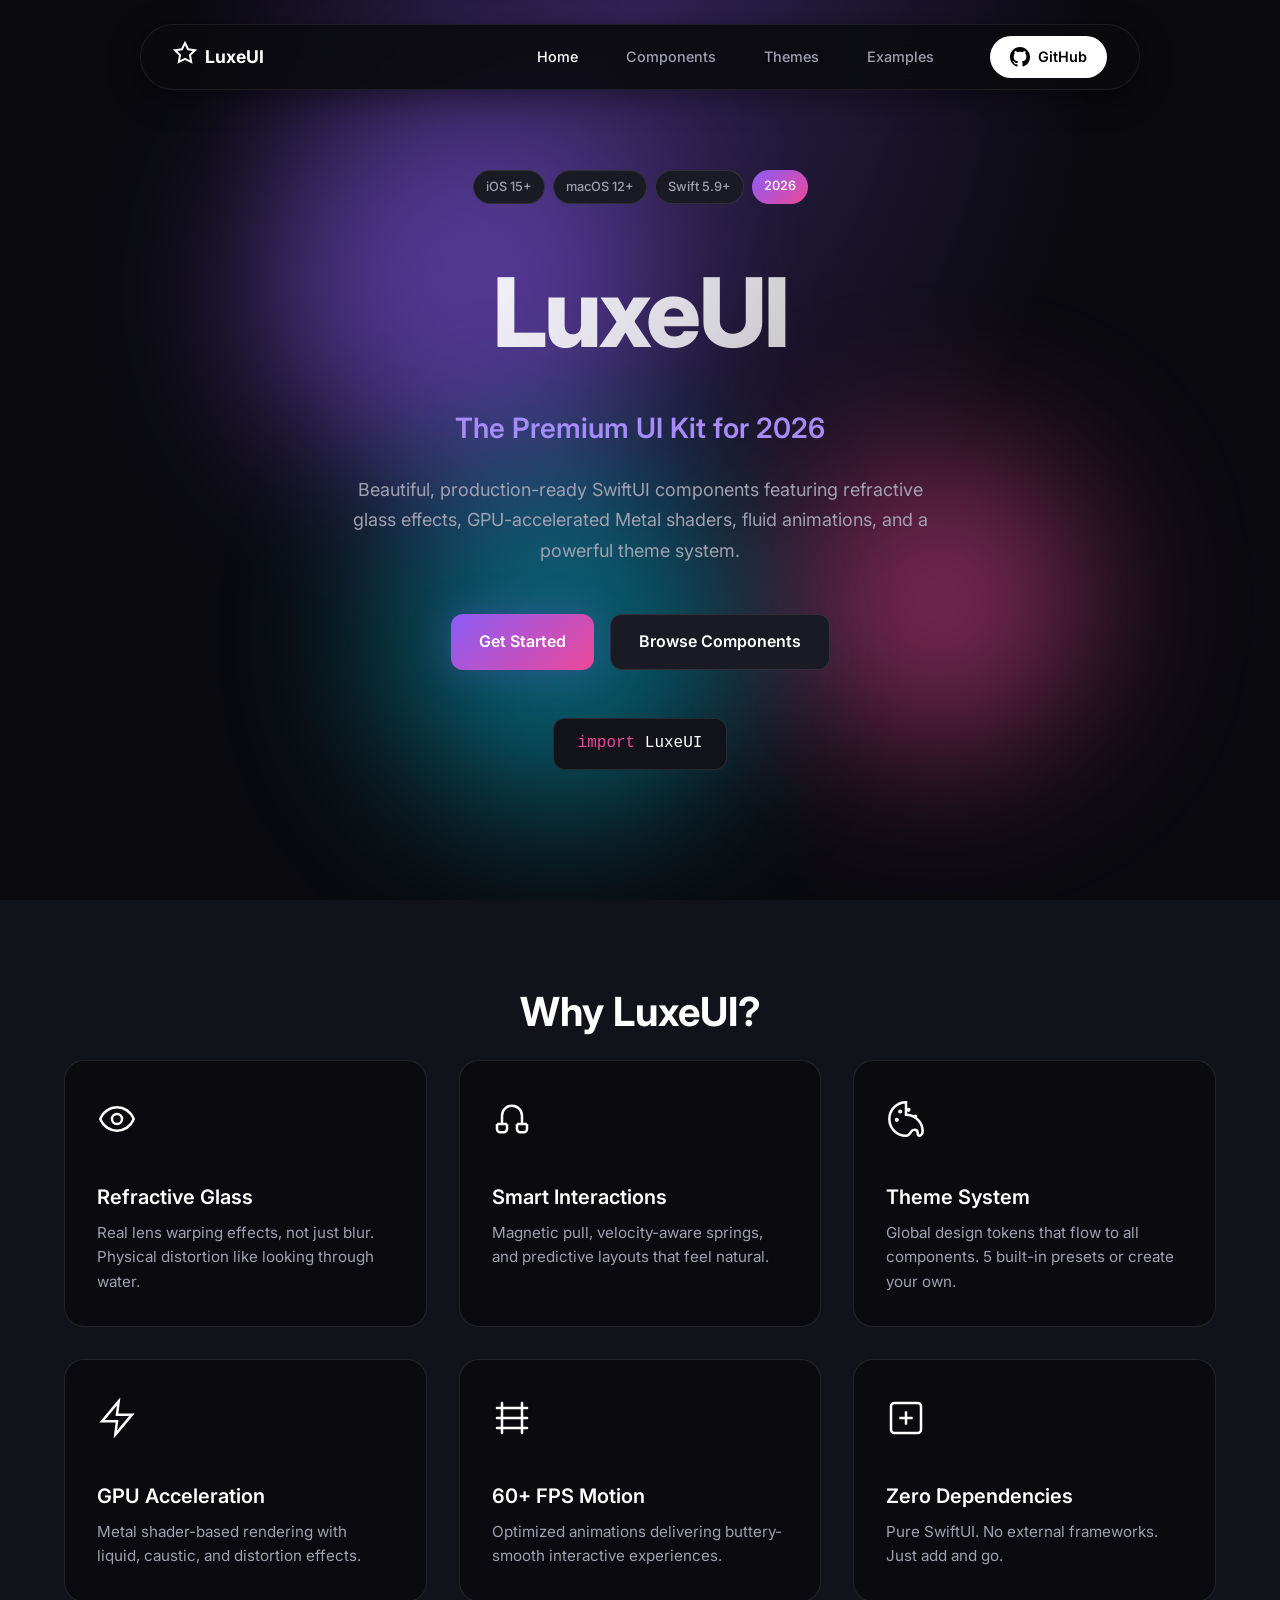
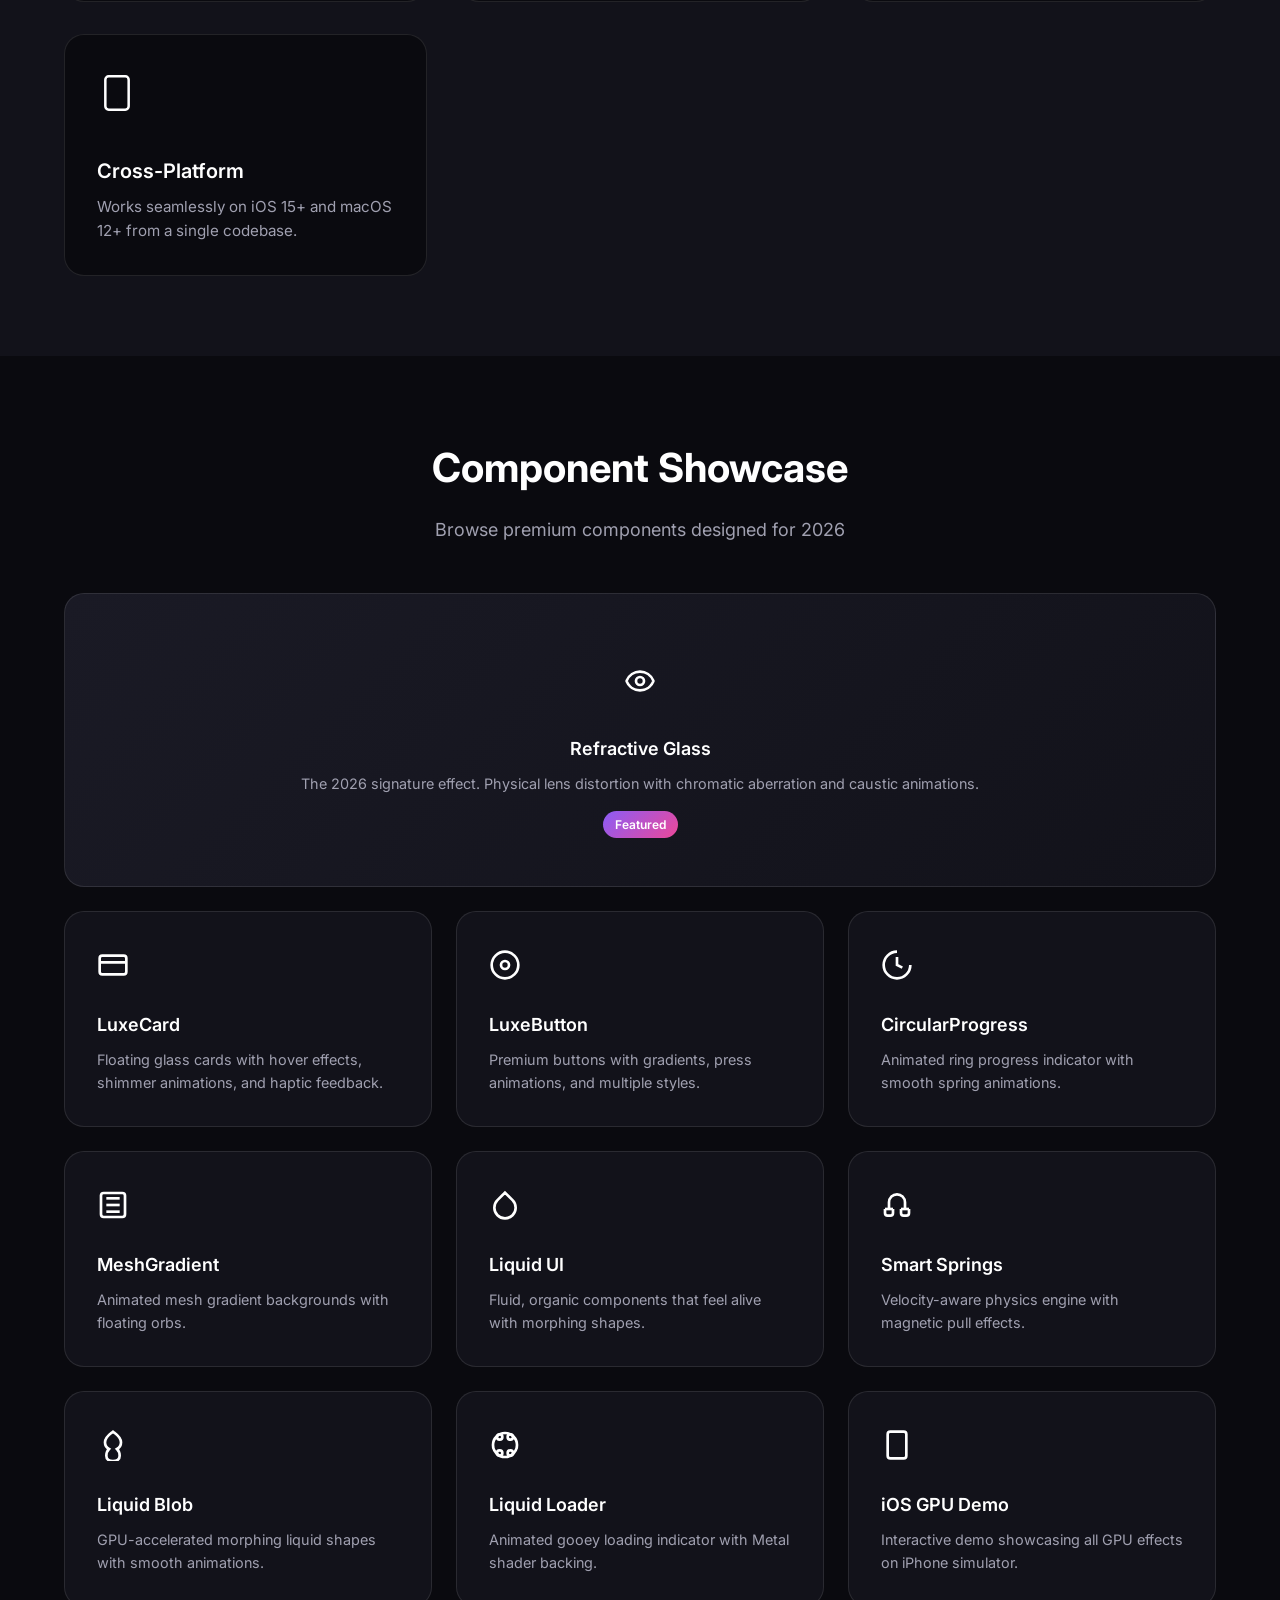
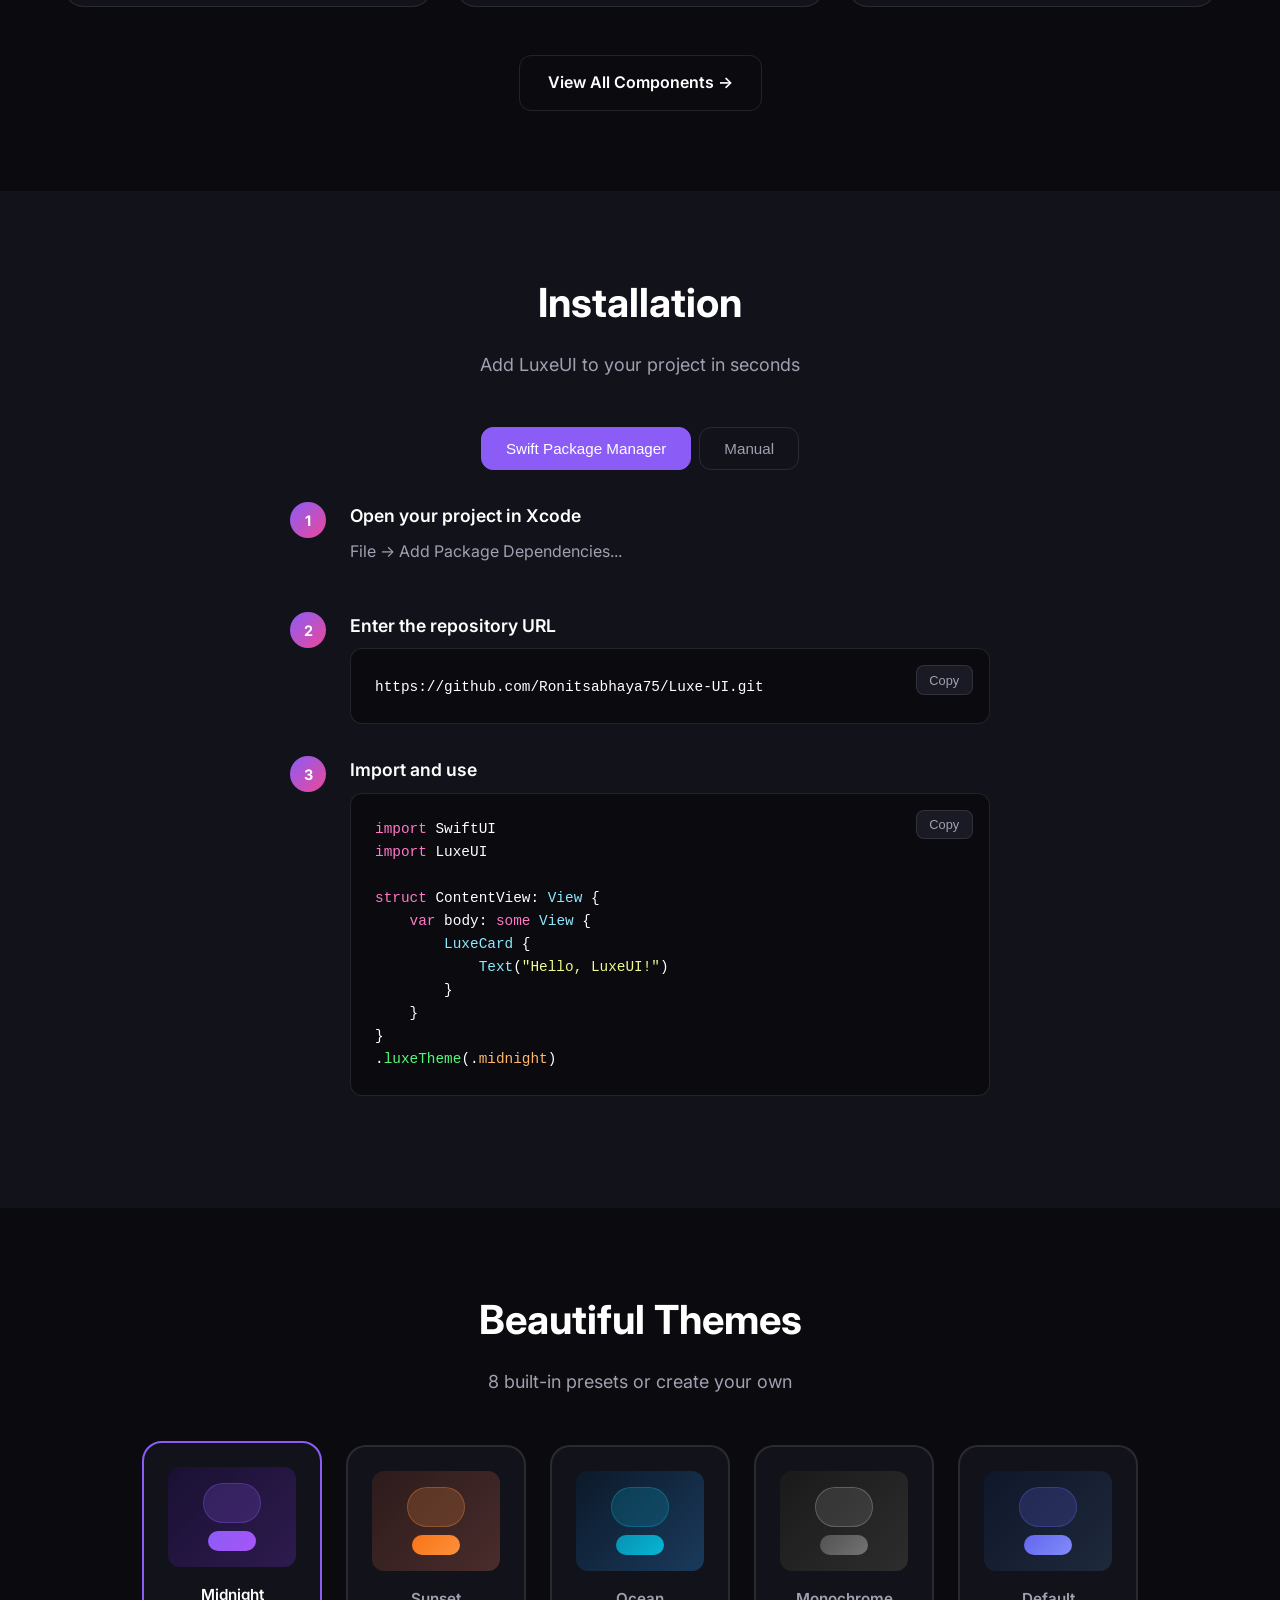
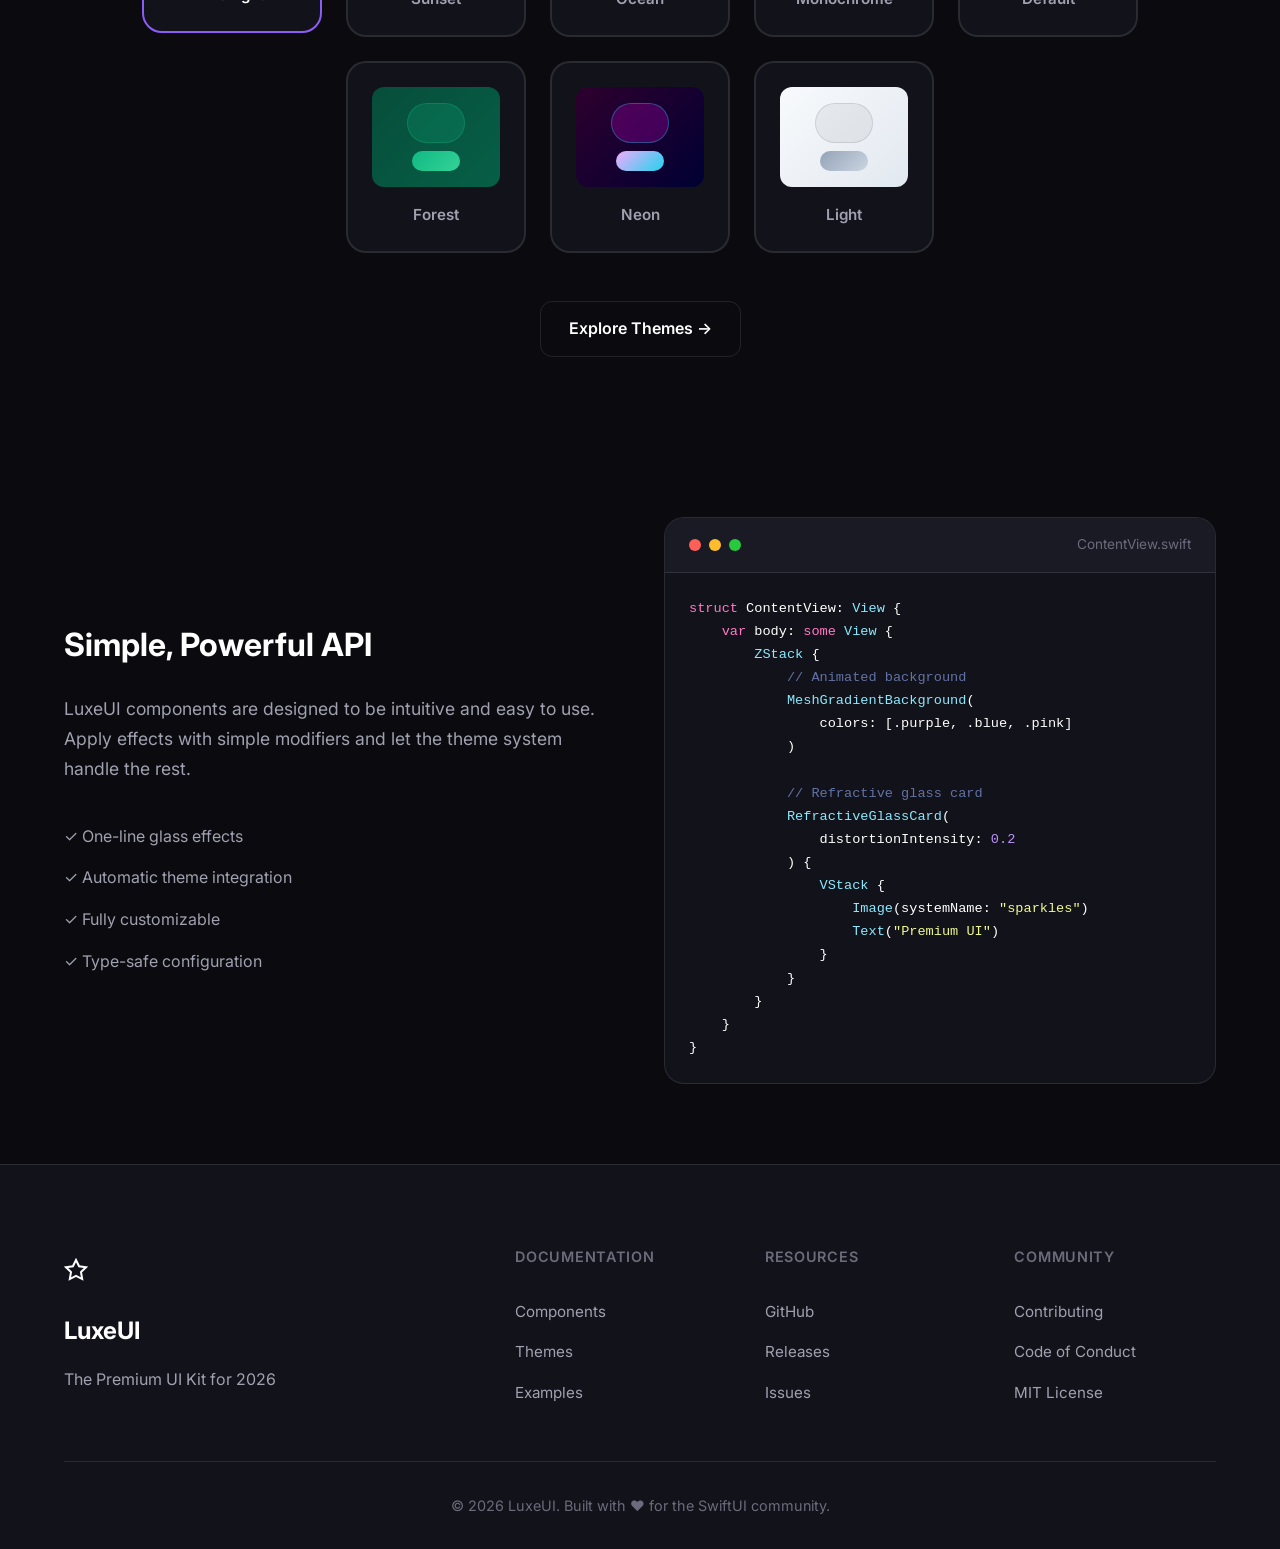
==== commit 17fa6a2a: "docs: Add GPU-accelerated components and iOS demo documentation" ====
--- a/docs/index.html
+++ b/docs/index.html
@@ -64,7 +64,7 @@
             <p class="hero-subtitle">The Premium UI Kit for 2026</p>
             <p class="hero-description">
                 Beautiful, production-ready SwiftUI components featuring refractive glass effects,
-                intelligent interactions, and a powerful theme system.
+                GPU-accelerated Metal shaders, fluid animations, and a powerful theme system.
             </p>
             <div class="hero-actions">
                 <a href="#installation" class="btn btn-primary">Get Started</a>
@@ -123,8 +123,16 @@
                             stroke="currentColor" stroke-width="1.5">
                             <polygon points="13 2 3 14 12 14 11 22 21 10 12 10 13 2" />
                         </svg></div>
-                    <h3>60 FPS Motion</h3>
-                    <p>Physics-based animations optimized for buttery-smooth performance.</p>
+                    <h3>GPU Acceleration</h3>
+                    <p>Metal shader-based rendering with liquid, caustic, and distortion effects.</p>
+                </div>
+                <div class="feature-card">
+                    <div class="feature-icon"><svg width="40" height="40" viewBox="0 0 24 24" fill="none"
+                            stroke="currentColor" stroke-width="1.5">
+                            <path d="M6 3v18M18 3v18M3 6h18M3 12h18M3 18h18" stroke-linecap="round" stroke-linejoin="round" />
+                        </svg></div>
+                    <h3>60+ FPS Motion</h3>
+                    <p>Optimized animations delivering buttery-smooth interactive experiences.</p>
                 </div>
                 <div class="feature-card">
                     <div class="feature-icon"><svg width="40" height="40" viewBox="0 0 24 24" fill="none"
@@ -232,6 +240,38 @@
                         </svg></div>
                     <h3>Smart Springs</h3>
                     <p>Velocity-aware physics engine with magnetic pull effects.</p>
+                </a>
+
+                <a href="components.html#liquid-blob" class="showcase-card">
+                    <div class="showcase-icon"><svg width="32" height="32" viewBox="0 0 24 24" fill="none"
+                            stroke="currentColor" stroke-width="2">
+                            <path d="M12 2c-2.5 2-6 4-6 8 0 2 1 4 3 5-1 1-2 3-2 5 0 3 2 4 5 4s5-1 5-4c0-2-1-4-2-5 2-1 3-3 3-5 0-4-3.5-6-6-8z" />
+                        </svg></div>
+                    <h3>Liquid Blob</h3>
+                    <p>GPU-accelerated morphing liquid shapes with smooth animations.</p>
+                </a>
+
+                <a href="components.html#liquid-loader" class="showcase-card">
+                    <div class="showcase-icon"><svg width="32" height="32" viewBox="0 0 24 24" fill="none"
+                            stroke="currentColor" stroke-width="2">
+                            <circle cx="12" cy="12" r="9" />
+                            <circle cx="8" cy="6" r="2" />
+                            <circle cx="16" cy="6" r="2" />
+                            <circle cx="8" cy="18" r="2" />
+                            <circle cx="16" cy="18" r="2" />
+                        </svg></div>
+                    <h3>Liquid Loader</h3>
+                    <p>Animated gooey loading indicator with Metal shader backing.</p>
+                </a>
+
+                <a href="examples.html#ios-gpu-demo" class="showcase-card">
+                    <div class="showcase-icon"><svg width="32" height="32" viewBox="0 0 24 24" fill="none"
+                            stroke="currentColor" stroke-width="2">
+                            <rect x="5" y="2" width="14" height="20" rx="2" />
+                            <line x1="12" y1="18" x2="12.01" y2="18" />
+                        </svg></div>
+                    <h3>iOS GPU Demo</h3>
+                    <p>Interactive demo showcasing all GPU effects on iPhone simulator.</p>
                 </a>
             </div>
 
